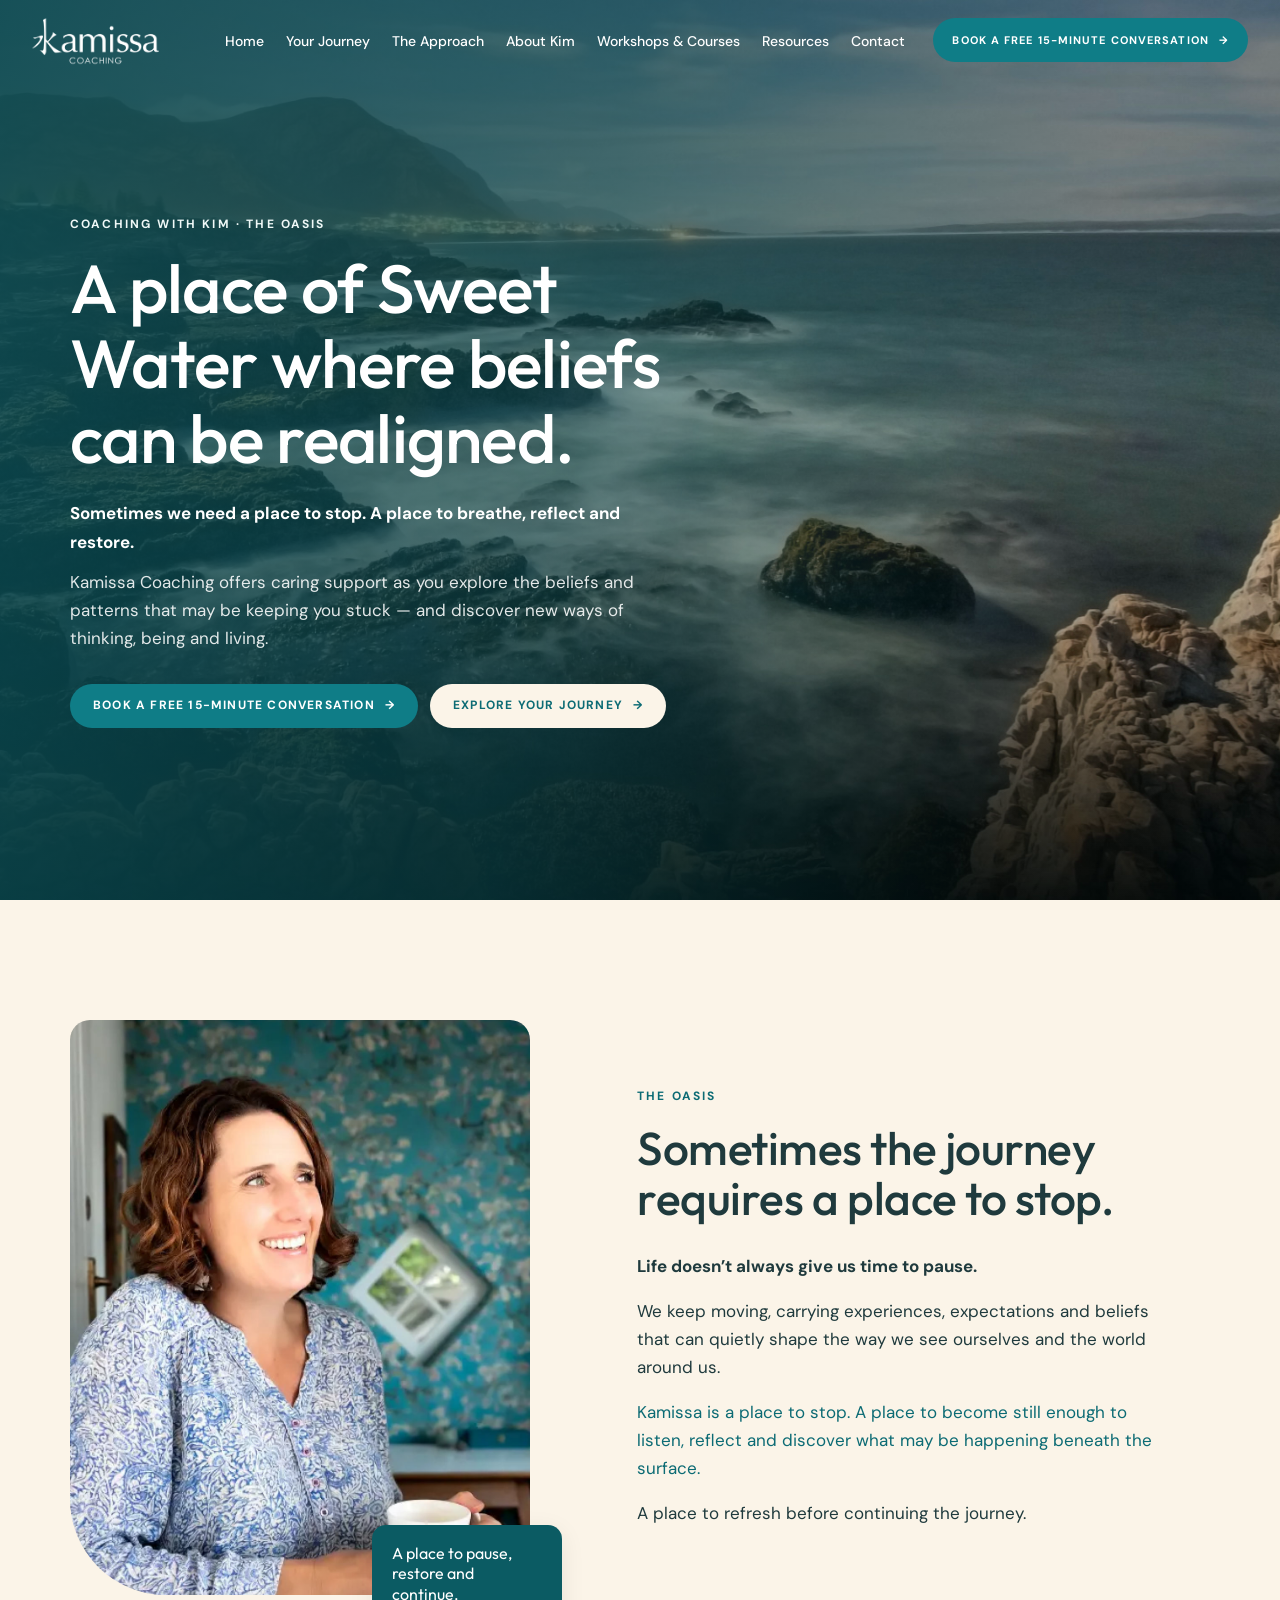
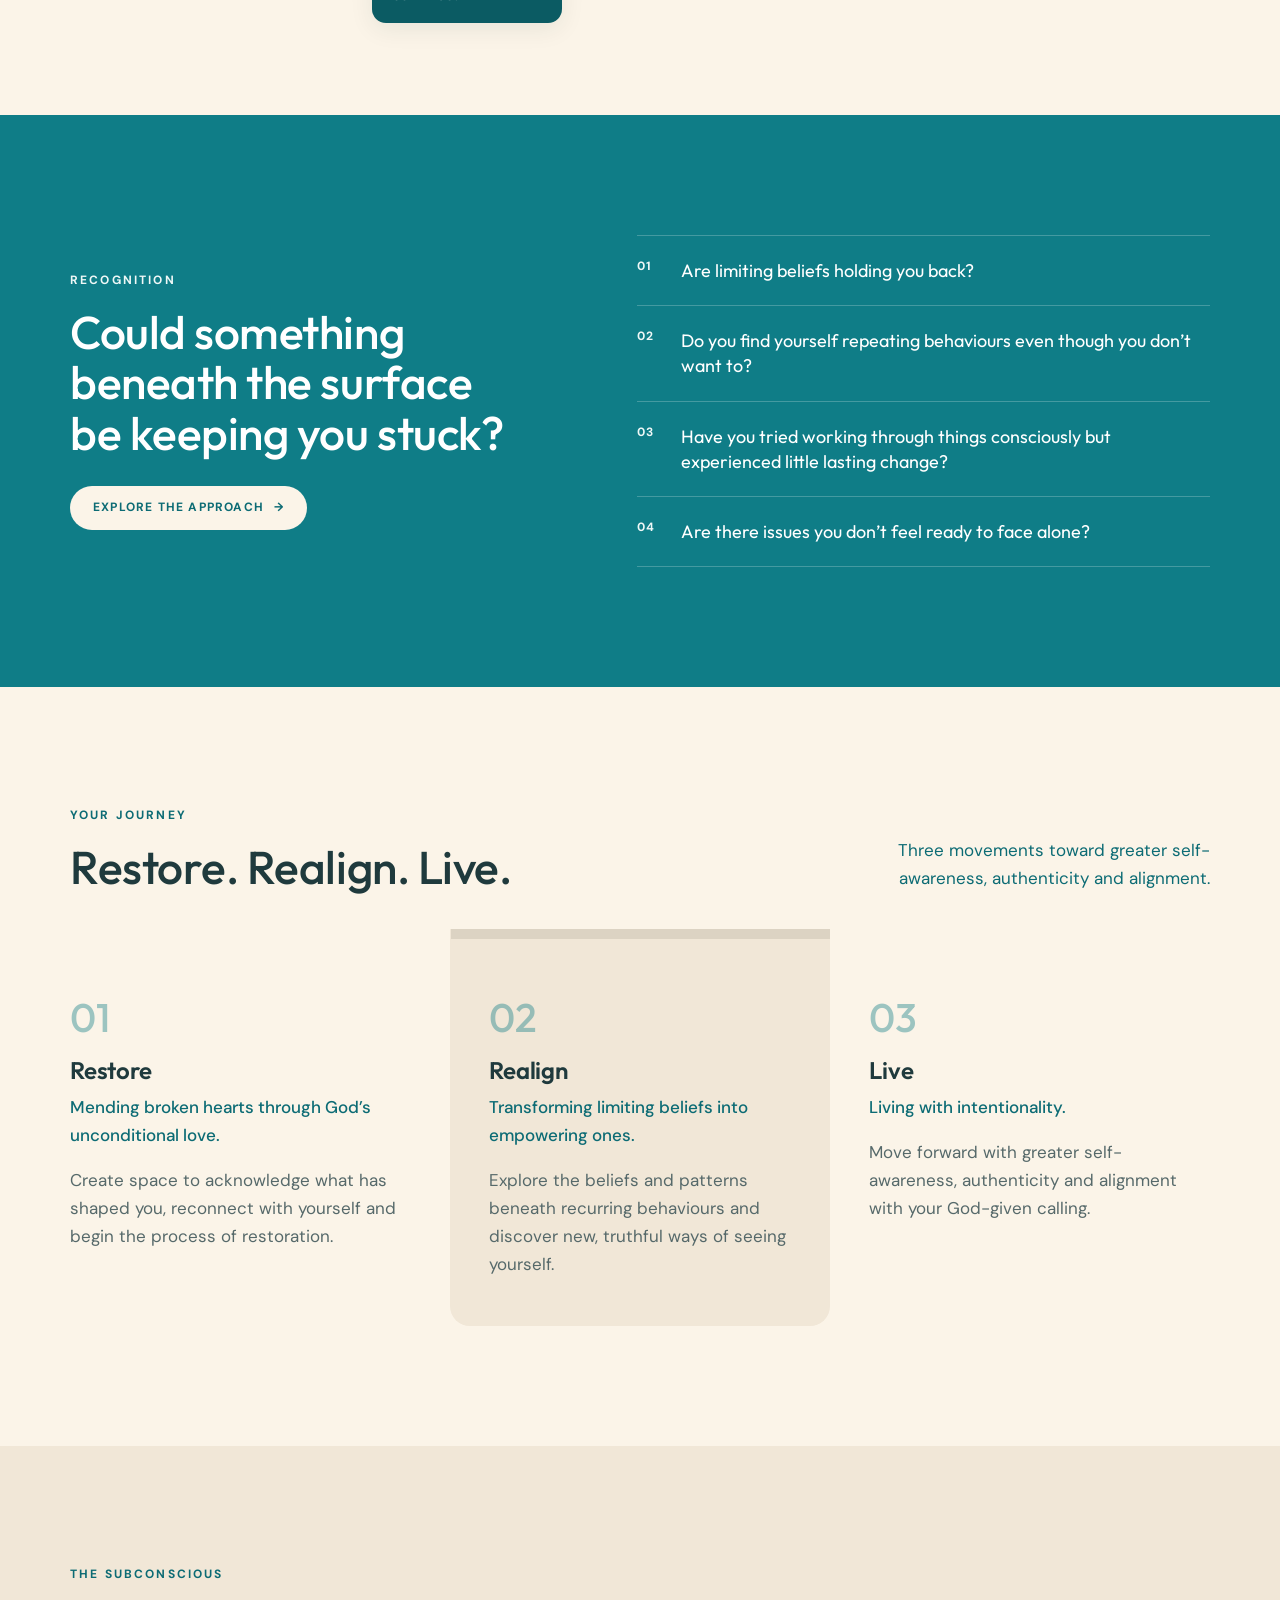
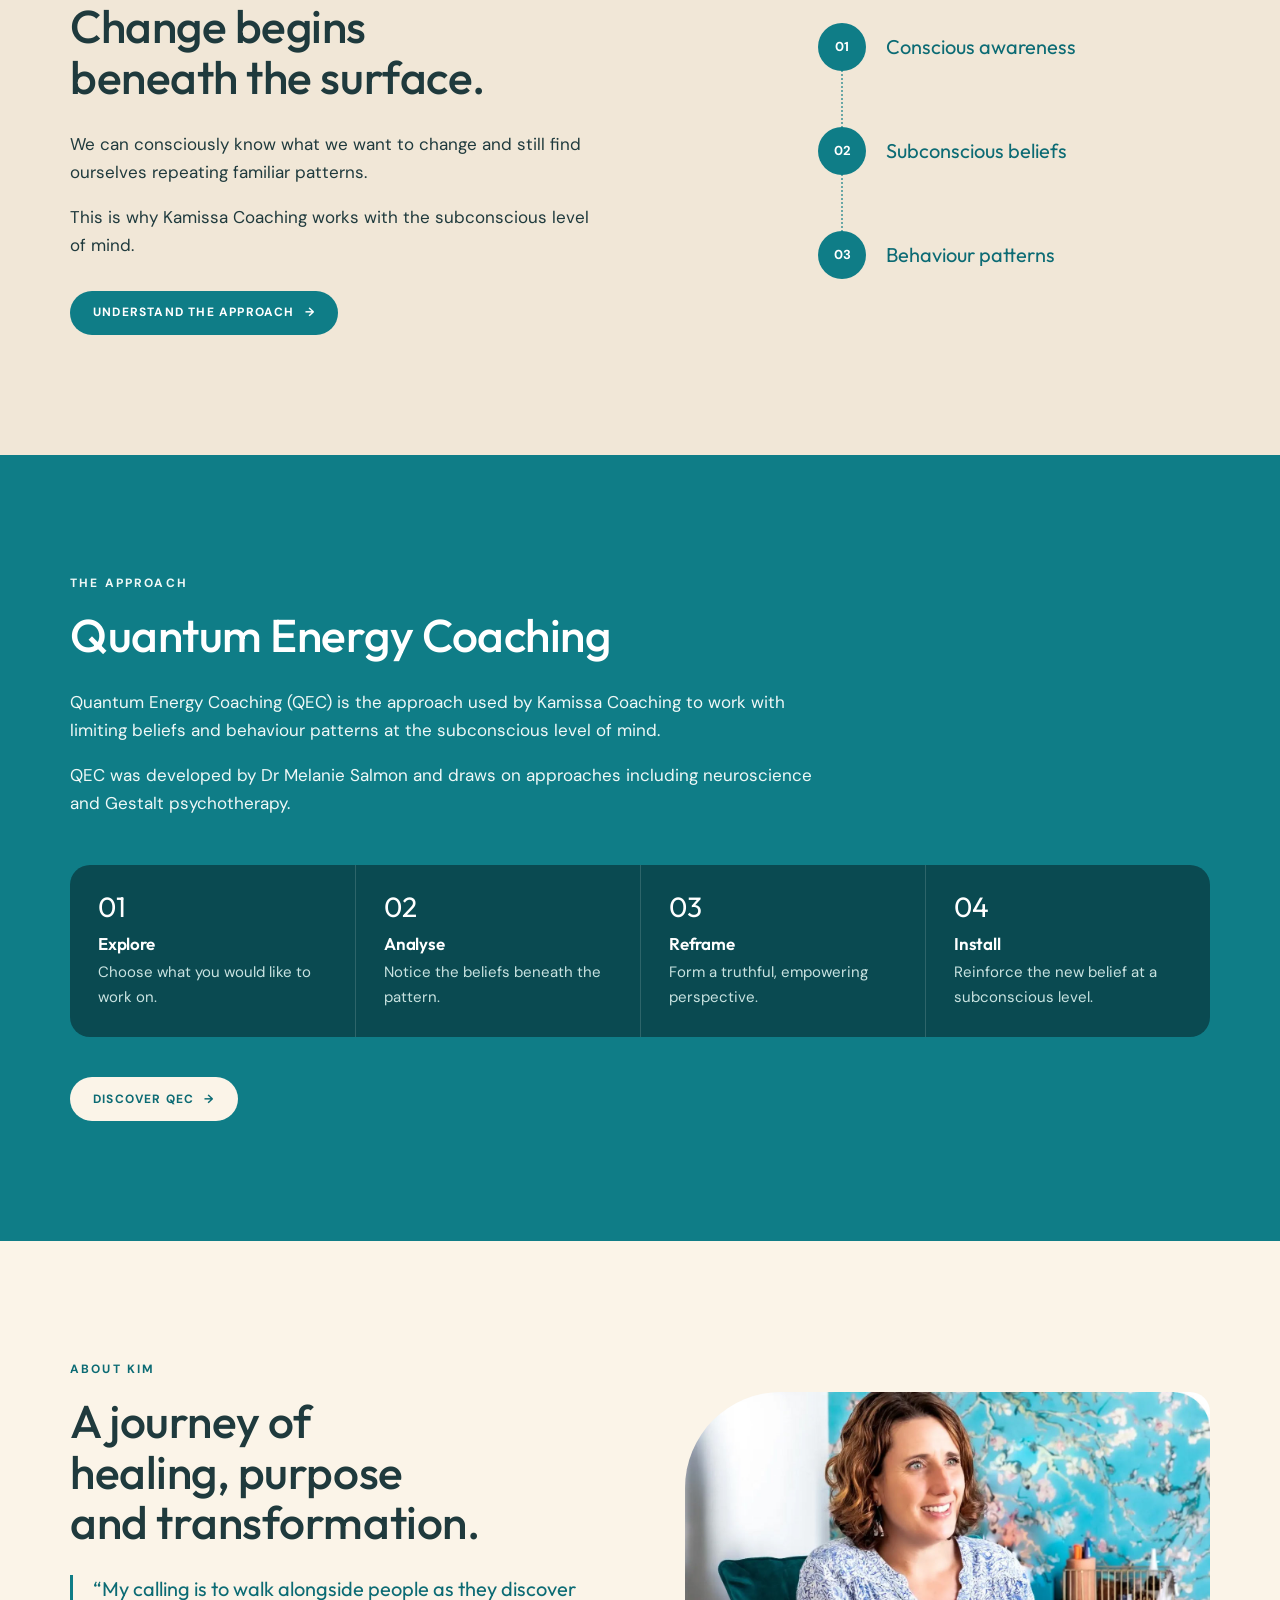
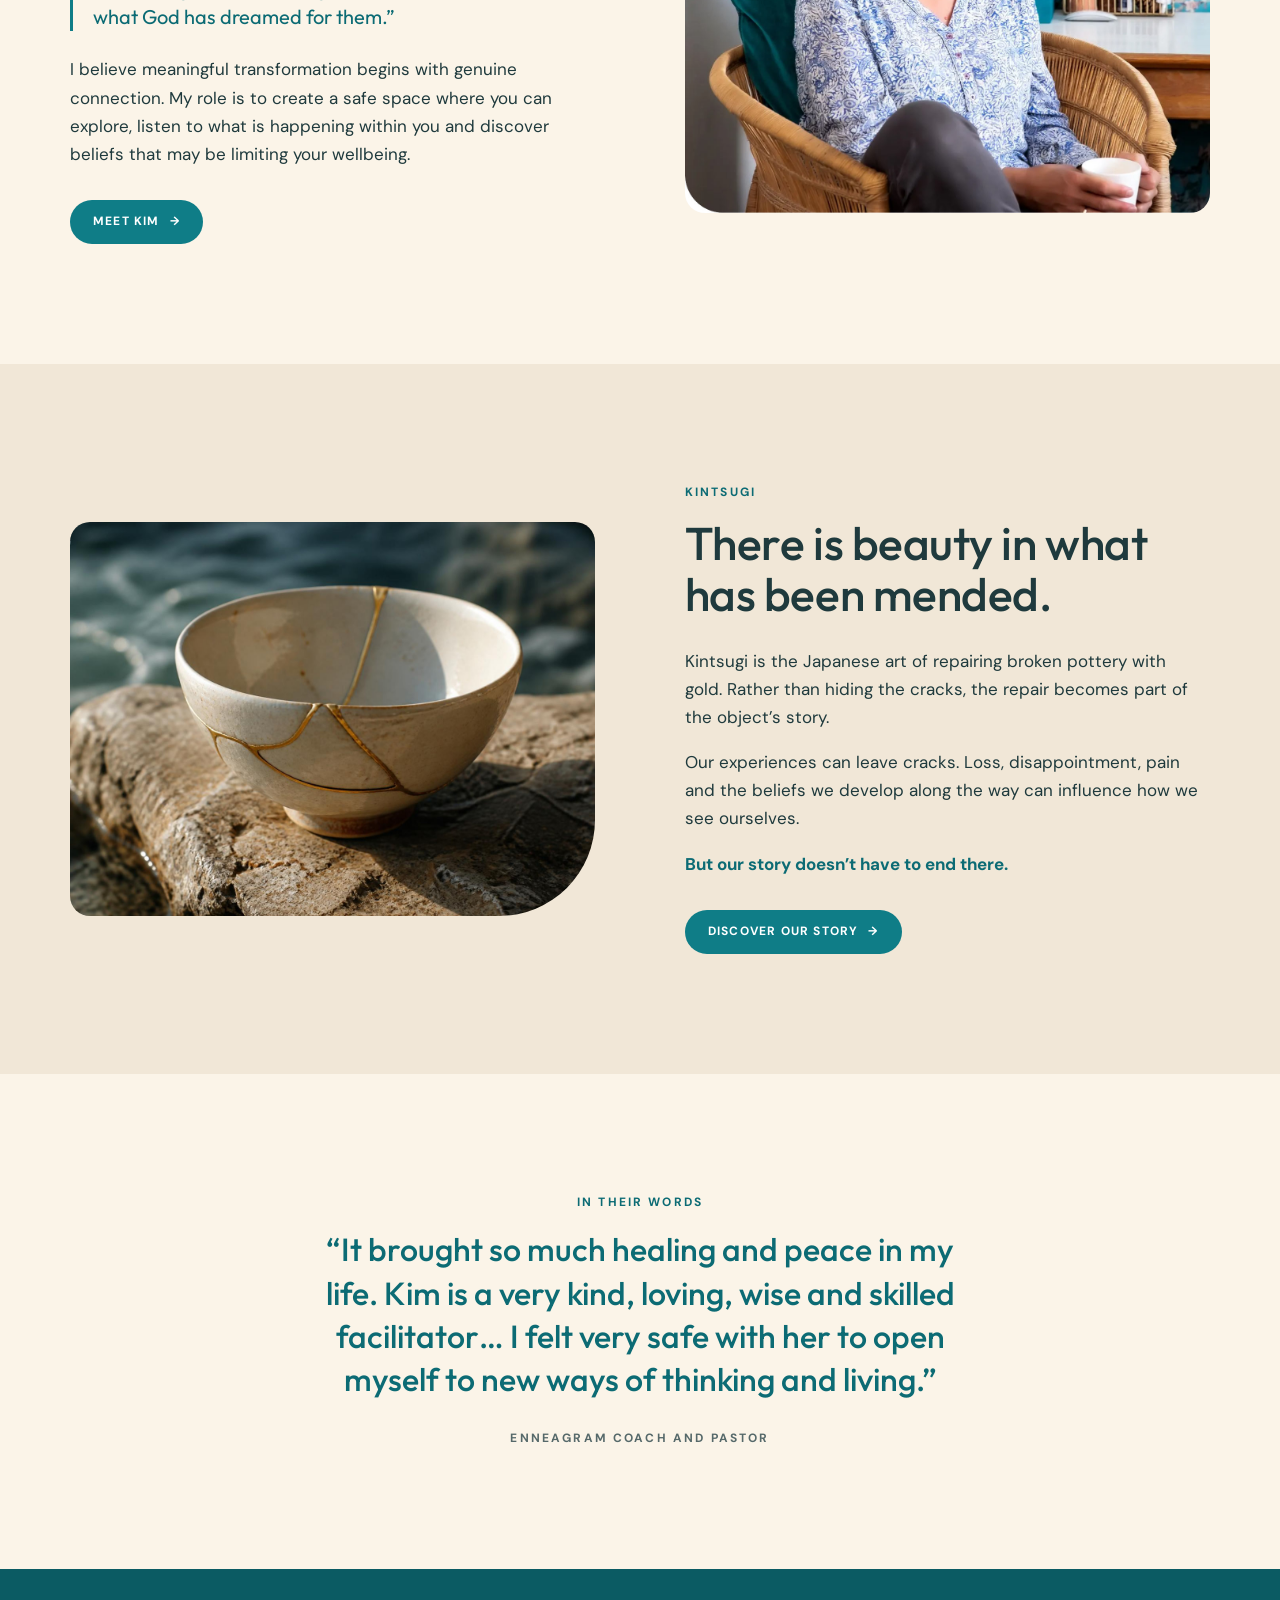
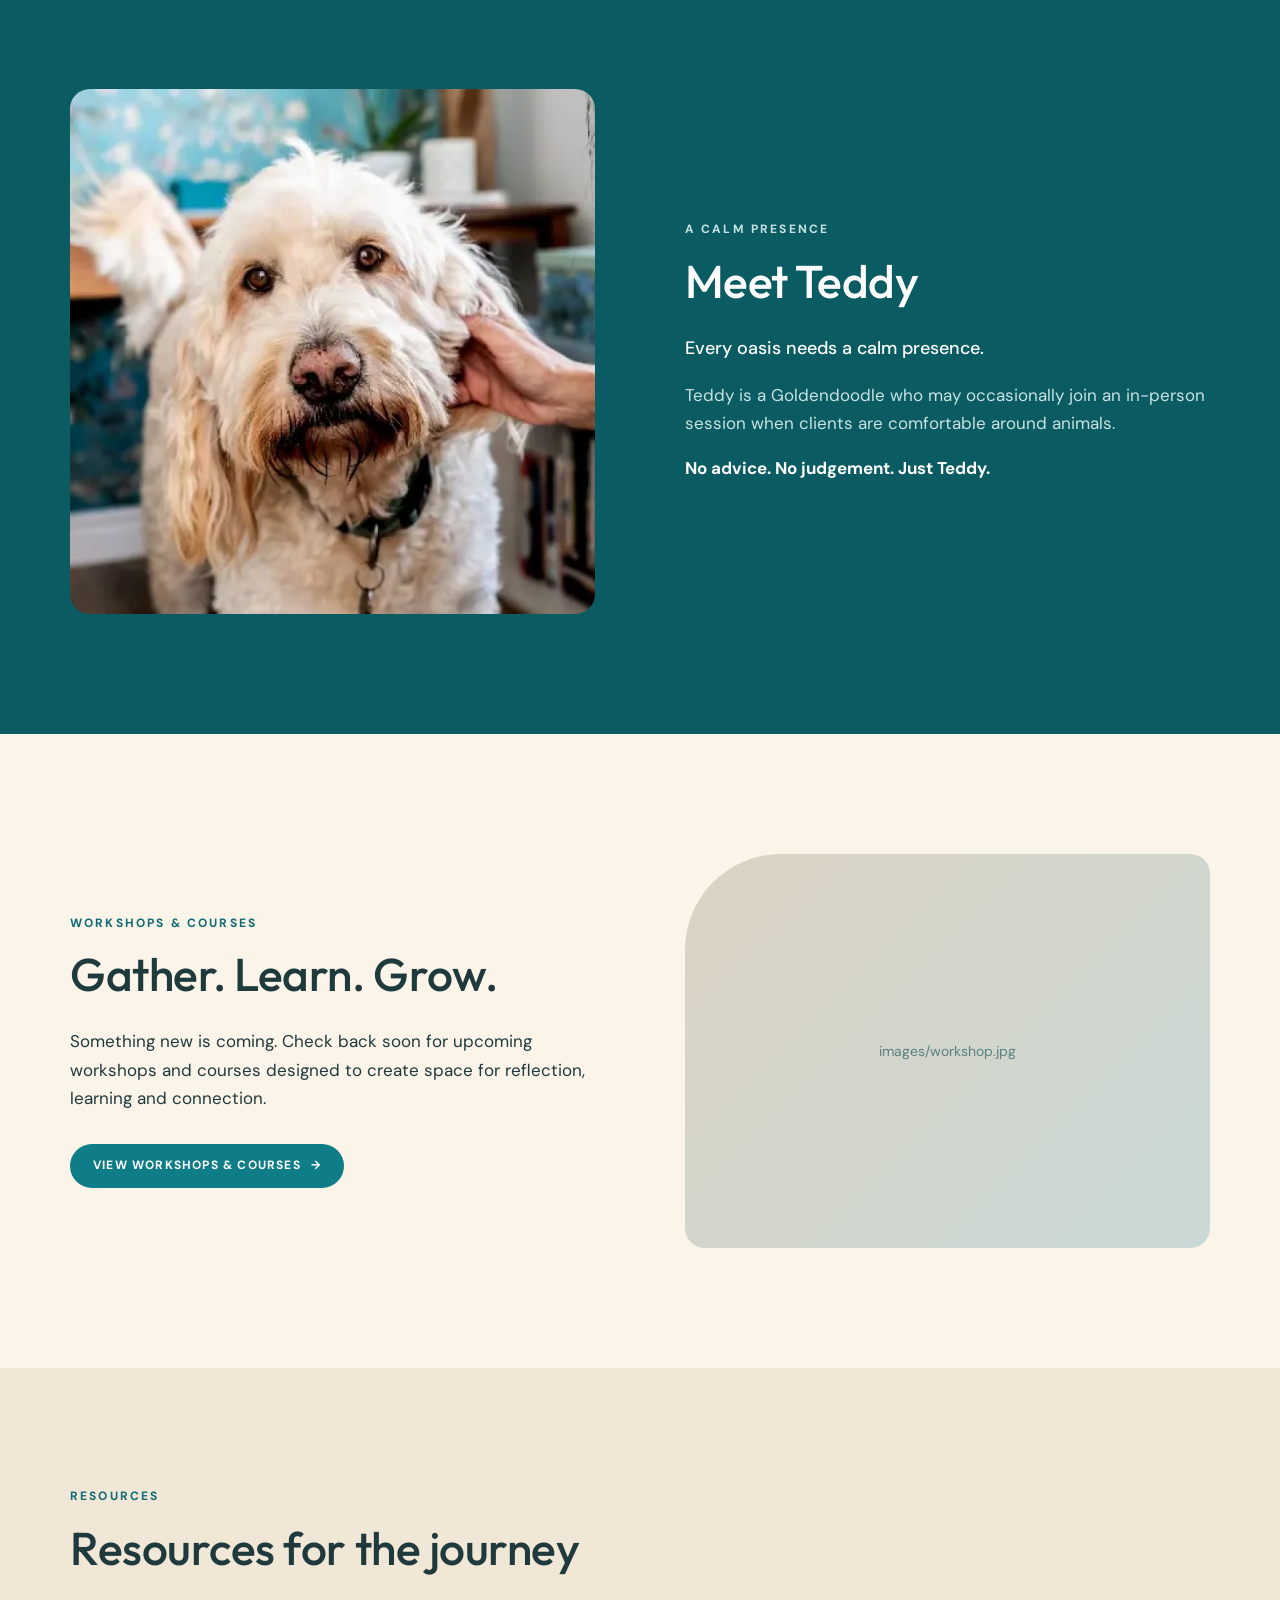
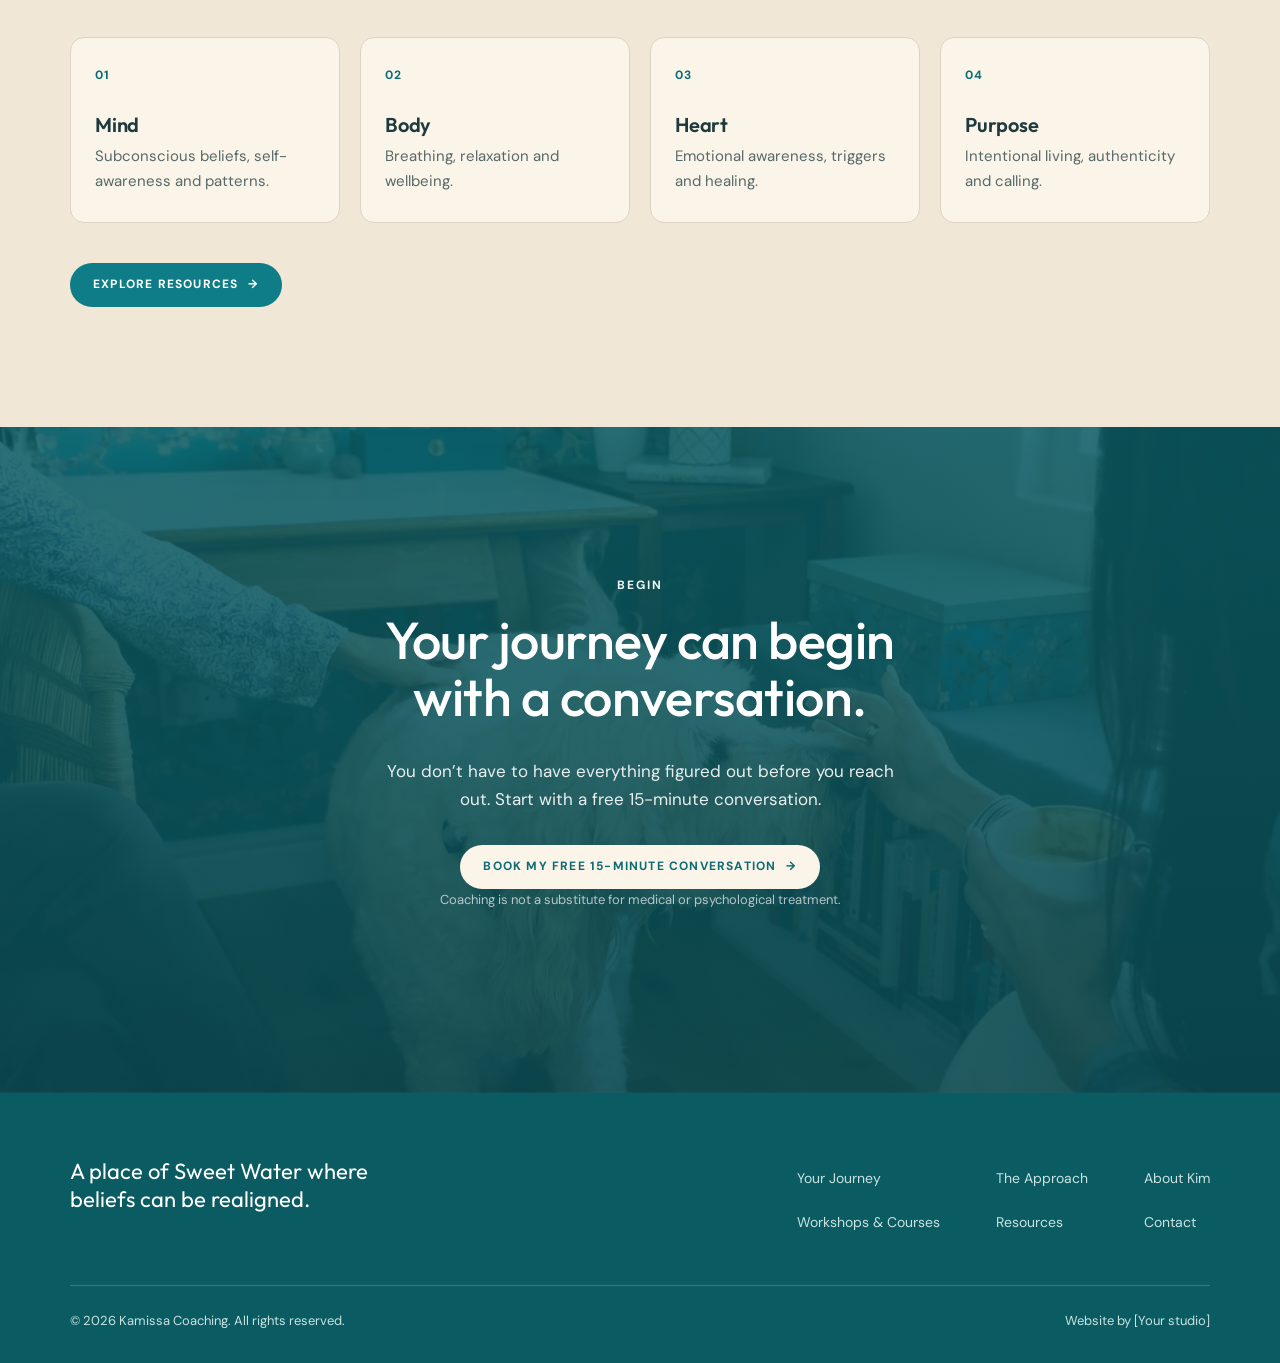
==== index.html @ 9b120ee9 "Build Kamissa Coaching static site Mobile-first static site in plain HTML, CSS and vanilla JS: - ind" ====
<!doctype html>
<html lang="en-ZA">
<head>
  <meta charset="utf-8">
  <meta name="viewport" content="width=device-width, initial-scale=1">
  <title>Kamissa Coaching – A place of Sweet Water where beliefs can be realigned</title>
  <meta name="description" content="Kamissa Coaching with Kim: a caring space to explore the beliefs and patterns that keep you stuck, using Quantum Energy Coaching to restore, realign and live with intention.">
  <meta name="theme-color" content="#0F7D87">

  <!-- Open Graph (swap og:url and og:image for absolute URLs once the site is live) -->
  <meta property="og:type" content="website">
  <meta property="og:site_name" content="Kamissa Coaching">
  <meta property="og:title" content="Kamissa Coaching – A place of Sweet Water where beliefs can be realigned">
  <meta property="og:description" content="A caring space to explore the beliefs and patterns that keep you stuck, and discover new ways of thinking, being and living.">
  <meta property="og:url" content="https://www.example.com/">
  <meta property="og:image" content="https://www.example.com/images/hero-coast.jpg">
  <meta property="og:locale" content="en_ZA">

  <link rel="icon" href="images/favicon.svg" type="image/svg+xml">

  <link rel="preconnect" href="https://fonts.googleapis.com">
  <link rel="preconnect" href="https://fonts.gstatic.com" crossorigin>
  <link rel="stylesheet" href="https://fonts.googleapis.com/css2?family=DM+Sans:opsz,wght@9..40,400;9..40,500;9..40,700&family=Outfit:wght@500;600&display=swap">

  <link rel="preload" as="image" href="images/hero-coast.jpg" fetchpriority="high">
  <link rel="stylesheet" href="css/styles.css">
  <script src="js/main.js" defer></script>
</head>
<body>
  <a class="skip-link" href="#main">Skip to content</a>

  <!-- ============ Header ============ -->
  <header class="site-header" data-header>
    <div class="site-header__inner">
      <a class="logo" href="#top" aria-label="Kamissa Coaching – home">
        <img class="logo__img" src="images/kamissa-logo.png" alt="Kamissa Coaching" width="600" height="227">
      </a>

      <button class="nav-toggle" type="button" aria-expanded="false" aria-controls="site-nav" data-nav-toggle>
        <span class="visually-hidden">Menu</span>
        <span class="nav-toggle__bars" aria-hidden="true"></span>
      </button>

      <nav class="site-nav" id="site-nav" aria-label="Main" data-nav>
        <ul class="site-nav__list">
          <li><a href="#top">Home</a></li>
          <li><a href="#journey">Your Journey</a></li>
          <li><a href="qec.html">The Approach</a></li>
          <li><a href="about-kim.html">About Kim</a></li>
          <li><a href="#workshops">Workshops &amp; Courses</a></li>
          <li><a href="#resources">Resources</a></li>
          <li><a href="#contact">Contact</a></li>
        </ul>
        <a class="btn btn--primary site-nav__cta" href="#book" data-book>Book a free 15-minute conversation <span class="btn__arrow" aria-hidden="true">→</span></a>
      </nav>
    </div>
  </header>

  <main id="main" tabindex="-1">

    <!-- ============ 1. Hero ============ -->
    <section class="hero" id="top" aria-labelledby="hero-title">
      <div class="hero__bg">
        <img src="images/hero-coast.jpg" alt="" width="3840" height="2016" fetchpriority="high" decoding="async">
      </div>
      <div class="container hero__content">
        <p class="eyebrow eyebrow--light">Coaching with Kim · The Oasis</p>
        <h1 class="hero__title" id="hero-title">A place of Sweet Water where beliefs can be realigned.</h1>
        <p class="hero__lead">Sometimes we need a place to stop. A place to breathe, reflect and restore.</p>
        <p class="hero__body">Kamissa Coaching offers caring support as you explore the beliefs and patterns that may be keeping you stuck — and discover new ways of thinking, being and living.</p>
        <div class="btn-row">
          <a class="btn btn--primary" href="#book" data-book>Book a free 15-minute conversation <span class="btn__arrow" aria-hidden="true">→</span></a>
          <a class="btn btn--secondary" href="#journey">Explore your journey <span class="btn__arrow" aria-hidden="true">→</span></a>
        </div>
      </div>
    </section>

    <!-- ============ 2. The Oasis ============ -->
    <section class="section section--cream" id="oasis" aria-labelledby="oasis-title">
      <div class="container split split--oasis">
        <div class="oasis__media reveal">
          <figure class="media media--portrait media--corner-bl">
            <img src="images/kim-portrait.jpg" alt="Kim, smiling warmly, in a light blouse in front of a colourful painting" width="800" height="1000" loading="lazy" decoding="async">
          </figure>
          <p class="oasis__caption">A place to pause, restore and continue.</p>
        </div>
        <div class="split__text reveal">
          <p class="eyebrow">The Oasis</p>
          <h2 id="oasis-title">Sometimes the journey requires a place to stop.</h2>
          <p class="text-strong">Life doesn’t always give us time to pause.</p>
          <p>We keep moving, carrying experiences, expectations and beliefs that can quietly shape the way we see ourselves and the world around us.</p>
          <p class="text-teal">Kamissa is a place to stop. A place to become still enough to listen, reflect and discover what may be happening beneath the surface.</p>
          <p>A place to refresh before continuing the journey.</p>
        </div>
      </div>
    </section>

    <!-- ============ 3. Recognition ============ -->
    <section class="section section--teal" id="recognition" aria-labelledby="recognition-title">
      <div class="container split split--recognition">
        <div class="reveal">
          <p class="eyebrow eyebrow--light">Recognition</p>
          <h2 id="recognition-title">Could something beneath the surface be keeping you stuck?</h2>
          <a class="btn btn--secondary" href="#approach">Explore the approach <span class="btn__arrow" aria-hidden="true">→</span></a>
        </div>
        <ol class="question-list reveal">
          <li>Are limiting beliefs holding you back?</li>
          <li>Do you find yourself repeating behaviours even though you don’t want to?</li>
          <li>Have you tried working through things consciously but experienced little lasting change?</li>
          <li>Are there issues you don’t feel ready to face alone?</li>
        </ol>
      </div>
    </section>

    <!-- ============ 4. Your Journey ============ -->
    <section class="section section--cream" id="journey" aria-labelledby="journey-title">
      <div class="container">
        <div class="section-head section-head--split reveal">
          <div>
            <p class="eyebrow">Your Journey</p>
            <h2 id="journey-title">Restore. Realign. Live.</h2>
          </div>
          <p class="section-head__aside">Three movements toward greater self-awareness, authenticity and alignment.</p>
        </div>
        <ol class="journey" role="list">
          <li class="journey__step reveal">
            <span class="journey__num" aria-hidden="true">01</span>
            <h3>Restore</h3>
            <p class="journey__tag">Mending broken hearts through God’s unconditional love.</p>
            <p>Create space to acknowledge what has shaped you, reconnect with yourself and begin the process of restoration.</p>
          </li>
          <li class="journey__step journey__step--raised reveal">
            <span class="journey__num" aria-hidden="true">02</span>
            <h3>Realign</h3>
            <p class="journey__tag">Transforming limiting beliefs into empowering ones.</p>
            <p>Explore the beliefs and patterns beneath recurring behaviours and discover new, truthful ways of seeing yourself.</p>
          </li>
          <li class="journey__step reveal">
            <span class="journey__num" aria-hidden="true">03</span>
            <h3>Live</h3>
            <p class="journey__tag">Living with intentionality.</p>
            <p>Move forward with greater self-awareness, authenticity and alignment with your God-given calling.</p>
          </li>
        </ol>
      </div>
    </section>

    <!-- ============ 5. The Subconscious ============ -->
    <section class="section section--sand" id="subconscious" aria-labelledby="subconscious-title">
      <div class="container split split--even">
        <div class="split__text reveal">
          <p class="eyebrow">The Subconscious</p>
          <h2 id="subconscious-title">Change begins beneath the surface.</h2>
          <p>We can consciously know what we want to change and still find ourselves repeating familiar patterns.</p>
          <p>This is why Kamissa Coaching works with the subconscious level of mind.</p>
          <a class="btn btn--primary" href="qec.html">Understand the approach <span class="btn__arrow" aria-hidden="true">→</span></a>
        </div>
        <ol class="layers reveal" aria-label="Layers of the mind">
          <li><span class="layers__num" aria-hidden="true">01</span> Conscious awareness</li>
          <li><span class="layers__num" aria-hidden="true">02</span> Subconscious beliefs</li>
          <li><span class="layers__num" aria-hidden="true">03</span> Behaviour patterns</li>
        </ol>
      </div>
    </section>

    <!-- ============ 6. The Approach ============ -->
    <section class="section section--teal" id="approach" aria-labelledby="approach-title">
      <div class="container">
        <div class="approach__intro reveal">
          <p class="eyebrow eyebrow--light">The Approach</p>
          <h2 id="approach-title">Quantum Energy Coaching</h2>
          <p>Quantum Energy Coaching (QEC) is the approach used by Kamissa Coaching to work with limiting beliefs and behaviour patterns at the subconscious level of mind.</p>
          <p>QEC was developed by Dr Melanie Salmon and draws on approaches including neuroscience and Gestalt psychotherapy.</p>
        </div>
        <ol class="steps reveal" aria-label="The four QEC steps">
          <li>
            <span class="steps__num" aria-hidden="true">01</span>
            <h3>Explore</h3>
            <p>Choose what you would like to work on.</p>
          </li>
          <li>
            <span class="steps__num" aria-hidden="true">02</span>
            <h3>Analyse</h3>
            <p>Notice the beliefs beneath the pattern.</p>
          </li>
          <li>
            <span class="steps__num" aria-hidden="true">03</span>
            <h3>Reframe</h3>
            <p>Form a truthful, empowering perspective.</p>
          </li>
          <li>
            <span class="steps__num" aria-hidden="true">04</span>
            <h3>Install</h3>
            <p>Reinforce the new belief at a subconscious level.</p>
          </li>
        </ol>
        <a class="btn btn--secondary" href="qec.html">Discover QEC <span class="btn__arrow" aria-hidden="true">→</span></a>
      </div>
    </section>

    <!-- ============ 7. About Kim ============ -->
    <section class="section section--cream" id="about" aria-labelledby="about-title">
      <div class="container split split--media-right">
        <figure class="media media--landscape media--corner-tl reveal">
          <img src="images/kim-seated.jpg" alt="Kim sitting in a rattan chair, smiling, holding a cup" width="1000" height="800" loading="lazy" decoding="async">
        </figure>
        <div class="split__text reveal">
          <p class="eyebrow">About Kim</p>
          <h2 id="about-title">A journey of healing, purpose and transformation.</h2>
          <blockquote class="pullquote">
            <p>“My calling is to walk alongside people as they discover what God has dreamed for them.”</p>
          </blockquote>
          <p>I believe meaningful transformation begins with genuine connection. My role is to create a safe space where you can explore, listen to what is happening within you and discover beliefs that may be limiting your wellbeing.</p>
          <a class="btn btn--primary" href="about-kim.html">Meet Kim <span class="btn__arrow" aria-hidden="true">→</span></a>
        </div>
      </div>
    </section>

    <!-- ============ 8. Kintsugi ============ -->
    <section class="section section--sand" id="kintsugi" aria-labelledby="kintsugi-title">
      <div class="container split">
        <figure class="media media--wide media--corner-br reveal">
          <img src="images/kintsugi-bowl.jpg" alt="A ceramic bowl with its cracks repaired in gold, resting on driftwood" width="1200" height="900" loading="lazy" decoding="async">
        </figure>
        <div class="split__text reveal">
          <p class="eyebrow">Kintsugi</p>
          <h2 id="kintsugi-title">There is beauty in what has been mended.</h2>
          <p>Kintsugi is the Japanese art of repairing broken pottery with gold. Rather than hiding the cracks, the repair becomes part of the object’s story.</p>
          <p>Our experiences can leave cracks. Loss, disappointment, pain and the beliefs we develop along the way can influence how we see ourselves.</p>
          <p class="text-teal text-strong">But our story doesn’t have to end there.</p>
          <a class="btn btn--primary" href="about-kim.html#my-journey">Discover our story <span class="btn__arrow" aria-hidden="true">→</span></a>
        </div>
      </div>
    </section>

    <!-- ============ 9. Testimonials ============ -->
    <section class="section section--cream" id="testimonials" aria-labelledby="testimonials-title">
      <div class="container container--narrow testimonials reveal" data-testimonials>
        <h2 class="eyebrow" id="testimonials-title">In their words</h2>
        <!-- Add more testimonials by duplicating the <figure>. Prev/next controls appear automatically when there is more than one. -->
        <figure class="testimonial">
          <blockquote>
            <p>“It brought so much healing and peace in my life. Kim is a very kind, loving, wise and skilled facilitator… I felt very safe with her to open myself to new ways of thinking and living.”</p>
          </blockquote>
          <figcaption>Enneagram coach and pastor</figcaption>
        </figure>
      </div>
    </section>

    <!-- ============ 10. Meet Teddy ============ -->
    <section class="section section--teal-dark" id="teddy" aria-labelledby="teddy-title">
      <div class="container split">
        <figure class="media media--square reveal">
          <img src="images/teddy.jpg" alt="Teddy, a cream-coloured Goldendoodle, looking up at the camera" width="1000" height="1000" loading="lazy" decoding="async">
        </figure>
        <div class="split__text reveal">
          <p class="eyebrow eyebrow--light">A calm presence</p>
          <h2 id="teddy-title">Meet Teddy</h2>
          <p class="text-lead">Every oasis needs a calm presence.</p>
          <p>Teddy is a Goldendoodle who may occasionally join an in-person session when clients are comfortable around animals.</p>
          <p class="text-strong">No advice. No judgement. Just Teddy.</p>
        </div>
      </div>
    </section>

    <!-- ============ 11. Workshops & Courses ============ -->
    <section class="section section--cream" id="workshops" aria-labelledby="workshops-title">
      <div class="container split split--media-right">
        <figure class="media media--wide media--corner-tl media--mono reveal">
          <img src="images/workshop.jpg" alt="Kim speaking at a lectern during a workshop, with a guitarist beside her" width="1200" height="900" loading="lazy" decoding="async">
        </figure>
        <div class="split__text reveal">
          <p class="eyebrow">Workshops &amp; Courses</p>
          <h2 id="workshops-title">Gather. Learn. Grow.</h2>
          <p>Something new is coming. Check back soon for upcoming workshops and courses designed to create space for reflection, learning and connection.</p>
          <a class="btn btn--primary" href="#workshops">View workshops &amp; courses <span class="btn__arrow" aria-hidden="true">→</span></a>
        </div>
      </div>
    </section>

    <!-- ============ 12. Resources ============ -->
    <section class="section section--sand" id="resources" aria-labelledby="resources-title">
      <div class="container">
        <div class="section-head reveal">
          <p class="eyebrow">Resources</p>
          <h2 id="resources-title">Resources for the journey</h2>
        </div>
        <ul class="cards" role="list">
          <li class="card reveal">
            <span class="card__num" aria-hidden="true">01</span>
            <h3>Mind</h3>
            <p>Subconscious beliefs, self-awareness and patterns.</p>
          </li>
          <li class="card reveal">
            <span class="card__num" aria-hidden="true">02</span>
            <h3>Body</h3>
            <p>Breathing, relaxation and wellbeing.</p>
          </li>
          <li class="card reveal">
            <span class="card__num" aria-hidden="true">03</span>
            <h3>Heart</h3>
            <p>Emotional awareness, triggers and healing.</p>
          </li>
          <li class="card reveal">
            <span class="card__num" aria-hidden="true">04</span>
            <h3>Purpose</h3>
            <p>Intentional living, authenticity and calling.</p>
          </li>
        </ul>
        <a class="btn btn--primary" href="#resources">Explore resources <span class="btn__arrow" aria-hidden="true">→</span></a>
      </div>
    </section>

    <!-- ============ 13. Final CTA ============ -->
    <section class="cta" id="contact" aria-labelledby="cta-title">
      <div class="cta__bg">
        <img src="images/cta-bg.jpg" alt="" width="1920" height="1080" loading="lazy" decoding="async">
      </div>
      <div class="container container--narrow cta__content reveal" id="book">
        <p class="eyebrow eyebrow--light">Begin</p>
        <h2 id="cta-title">Your journey can begin with a conversation.</h2>
        <p>You don’t have to have everything figured out before you reach out. Start with a free 15-minute conversation.</p>
        <a class="btn btn--secondary" href="#book" data-book>Book my free 15-minute conversation <span class="btn__arrow" aria-hidden="true">→</span></a>
        <p class="cta__note">Coaching is not a substitute for medical or psychological treatment.</p>
      </div>
    </section>
  </main>

  <!-- ============ Footer ============ -->
  <footer class="site-footer">
    <div class="container">
      <div class="site-footer__top">
        <p class="site-footer__tagline">A place of Sweet Water where beliefs can be realigned.</p>
        <nav class="site-footer__nav" aria-label="Footer">
          <ul>
            <li><a href="#journey">Your Journey</a></li>
            <li><a href="#workshops">Workshops &amp; Courses</a></li>
          </ul>
          <ul>
            <li><a href="qec.html">The Approach</a></li>
            <li><a href="#resources">Resources</a></li>
          </ul>
          <ul>
            <li><a href="about-kim.html">About Kim</a></li>
            <li><a href="#contact">Contact</a></li>
          </ul>
        </nav>
      </div>
      <div class="site-footer__bottom">
        <p>© 2026 Kamissa Coaching. All rights reserved.</p>
        <p>Website by [Your studio]</p>
      </div>
    </div>
  </footer>
</body>
</html>
---- css/styles.css ----
/* ==========================================================================
   Kamissa Coaching – styles
   Mobile-first. Breakpoints: 640px (sm), 900px (md), 1200px (lg).
   ========================================================================== */

/* ---------- 1. Design tokens ---------- */
:root {
  /* Brand */
  --teal: #0F7D87;
  --teal-dark: #0B5B63;
  --teal-deep: #0A4A51;
  --teal-ink: #0C6B74;        /* teal for text on light backgrounds (AA on cream + sand) */
  --cream: #FBF4E8;
  --sand: #F1E7D7;
  --sand-line: #DCD3C3;
  --ink: #1F3A3D;
  --muted: #56696A;           /* darkened from #6B7F80 to pass AA on cream + sand */
  --white: #FFFFFF;
  --on-teal: #EFF8F7;         /* softer white that still passes AA on --teal */
  --on-dark: #C9E3E1;         /* pale text on --teal-dark / --teal-deep */

  /* Type */
  --font-head: "Outfit", system-ui, sans-serif;
  --font-body: "DM Sans", system-ui, sans-serif;
  --fs-body: 1rem;
  --fs-small: 0.875rem;
  --fs-h1: clamp(2.375rem, 1.5rem + 4vw, 4.25rem);
  --fs-h2: clamp(1.875rem, 1.4rem + 2vw, 2.875rem);
  --fs-h3: 1.25rem;

  /* Layout */
  --max-w: 1140px;
  --gutter: 20px;
  --section-y: 72px;
  --header-h: 72px;
  --radius: 20px;
  --radius-xl: 96px;

  --shadow: 0 6px 24px rgb(15 52 56 / 0.08);
  --ease: cubic-bezier(0.22, 0.61, 0.36, 1);
}

@media (min-width: 640px) {
  :root { --gutter: 32px; --fs-body: 1.0625rem; }
}
@media (min-width: 900px) {
  :root { --section-y: 104px; --header-h: 84px; }
}
@media (min-width: 1200px) {
  :root { --section-y: 120px; }
}

/* ---------- 2. Base ---------- */
*,
*::before,
*::after { box-sizing: border-box; }

html {
  -webkit-text-size-adjust: 100%;
  scroll-padding-top: var(--header-h);
}
@media (prefers-reduced-motion: no-preference) {
  html { scroll-behavior: smooth; }
}

body {
  margin: 0;
  background: var(--cream);
  color: var(--ink);
  font-family: var(--font-body);
  font-size: var(--fs-body);
  line-height: 1.65;
  -webkit-font-smoothing: antialiased;
  overflow-x: hidden;
}
body.is-locked { overflow: hidden; }

h1, h2, h3, p, ol, ul, figure, blockquote { margin: 0; }
ol, ul { padding: 0; list-style: none; }

h1, h2, h3 {
  font-family: var(--font-head);
  font-weight: 500;
  line-height: 1.1;
  letter-spacing: -0.01em;
}
h2 { font-size: var(--fs-h2); margin-bottom: 0.6em; text-wrap: balance; }
h3 { font-size: var(--fs-h3); font-weight: 600; }

p + p { margin-top: 1em; }

img { display: block; max-width: 100%; height: auto; }

a { color: inherit; }

:focus-visible {
  outline: 3px solid var(--teal);
  outline-offset: 3px;
  border-radius: 4px;
}
.section--teal :focus-visible,
.section--teal-dark :focus-visible,
.hero :focus-visible,
.cta :focus-visible,
.site-footer :focus-visible { outline-color: var(--cream); }

main:focus { outline: none; }

.visually-hidden {
  position: absolute;
  width: 1px; height: 1px;
  overflow: hidden;
  clip: rect(0 0 0 0);
  white-space: nowrap;
}

.skip-link {
  position: absolute;
  top: 8px; left: 8px;
  z-index: 100;
  padding: 12px 18px;
  background: var(--teal-deep);
  color: var(--white);
  border-radius: 999px;
  transform: translateY(-160%);
  transition: transform 0.2s var(--ease);
}
.skip-link:focus { transform: none; }

/* ---------- 3. Layout helpers ---------- */
.container {
  width: min(100% - 2 * var(--gutter), var(--max-w));
  margin-inline: auto;
}
.container--narrow { max-width: 780px; }

.section { padding-block: var(--section-y); }
.section--cream { background: var(--cream); }
.section--sand { background: var(--sand); }
.section--teal { background: var(--teal); color: var(--white); }
.section--teal-dark { background: var(--teal-dark); color: var(--white); }
.section--teal p,
.section--teal li { color: var(--on-teal); }
.section--teal-dark p { color: var(--on-dark); }

/* Two-column split; stacks on mobile with the media first */
.split {
  display: grid;
  gap: 44px;
  align-items: center;
}
.split__text { max-width: 520px; }
.split__text > .btn { margin-top: 32px; }

@media (min-width: 900px) {
  .split { grid-template-columns: 1fr 1fr; gap: clamp(56px, 7vw, 104px); }
  .split--media-right > :first-child { order: 2; }
  .split--even { align-items: start; }
}

.section-head { margin-bottom: 48px; }
.section-head h2 { margin-bottom: 0; }
.section-head__aside { margin-top: 16px; color: var(--teal-ink); max-width: 320px; }
@media (min-width: 900px) {
  .section-head { margin-bottom: 64px; }
  .section-head--split {
    display: flex;
    justify-content: space-between;
    align-items: flex-end;
    gap: 40px;
  }
  .section-head__aside { margin-top: 0; text-align: right; }
}

/* ---------- 4. Typography helpers ---------- */
.eyebrow {
  display: block;
  margin-bottom: 18px;
  font-family: var(--font-body);
  font-size: 0.75rem;
  font-weight: 700;
  line-height: 1.4;
  letter-spacing: 0.18em;
  text-transform: uppercase;
  color: var(--teal-ink);
}
.section--teal .eyebrow--light,
.eyebrow--light { color: var(--on-teal); }
.section--teal-dark .eyebrow--light { color: var(--on-dark); }

.text-strong { font-weight: 700; }
.text-teal { color: var(--teal-ink); }
.text-lead { font-size: 1.125rem; font-weight: 500; }
.section--teal-dark .text-lead,
.section--teal-dark .text-strong { color: var(--white); }

/* ---------- 5. Buttons ---------- */
.btn {
  display: inline-flex;
  align-items: center;
  justify-content: center;
  gap: 10px;
  min-height: 44px;
  padding: 12px 22px;
  border: 1px solid transparent;
  border-radius: 999px;
  font-family: var(--font-body);
  font-size: 0.75rem;
  font-weight: 700;
  line-height: 1.3;
  letter-spacing: 0.1em;
  text-transform: uppercase;
  text-decoration: none;
  text-align: center;
  transition: background-color 0.2s var(--ease), color 0.2s var(--ease), box-shadow 0.2s var(--ease);
}
.btn__arrow { transition: transform 0.2s var(--ease); }
.btn:hover .btn__arrow { transform: translateX(3px); }

.btn--primary { background: var(--teal); color: var(--white); }
.btn--primary:hover { background: var(--teal-dark); }

.btn--secondary { background: var(--cream); color: var(--teal-ink); }
.btn--secondary:hover { background: var(--white); box-shadow: var(--shadow); }

.btn-row { display: flex; flex-wrap: wrap; gap: 12px; }

/* ---------- 6. Media / image placeholders ---------- */
.media {
  position: relative;
  overflow: hidden;
  border-radius: var(--radius);
  background: linear-gradient(135deg, var(--sand-line), #c9d9d6);
}
.media img { width: 100%; height: 100%; object-fit: cover; }
.media--portrait { aspect-ratio: 4 / 5; }
.media--landscape { aspect-ratio: 5 / 4; }
.media--wide { aspect-ratio: 4 / 3; }
.media--square { aspect-ratio: 1; }
.media--corner-tl { border-top-left-radius: var(--radius-xl); }
.media--corner-br { border-bottom-right-radius: var(--radius-xl); }
.media--corner-bl { border-bottom-left-radius: var(--radius-xl); }
.media--mono img { filter: grayscale(1); }

/* JS adds .is-missing when an image file isn't there yet */
.is-missing > img { visibility: hidden; }
.media.is-missing::after {
  content: attr(data-missing);
  position: absolute;
  inset: 0;
  display: grid;
  place-items: center;
  padding: 16px;
  font-size: var(--fs-small);
  color: var(--teal-deep);
  opacity: 0.6;
}

/* ---------- 7. Header & navigation ---------- */
.site-header {
  position: fixed;
  inset: 0 0 auto;
  z-index: 50;
  color: var(--white);
  transition: background-color 0.3s var(--ease), box-shadow 0.3s var(--ease), color 0.3s var(--ease);
}
.site-header.is-solid,
.site-header--solid,
.site-header.is-open {
  background: var(--cream);
  color: var(--teal-ink);
  box-shadow: 0 2px 18px rgb(15 52 56 / 0.1);
}

.site-header__inner {
  display: flex;
  align-items: center;
  justify-content: space-between;
  gap: 24px;
  height: var(--header-h);
  width: min(100% - 2 * var(--gutter), 1280px);
  margin-inline: auto;
}

.logo {
  display: inline-flex;
  align-items: center;
  min-height: 44px;
  flex-shrink: 0;
}
.logo__img {
  width: auto;
  height: 40px;
  transition: filter 0.3s var(--ease);
}
/* White logo while the header is transparent over the home hero */
.site-header:not(.is-solid, .is-open, .site-header--solid) .logo__img {
  filter: brightness(0) invert(1);
}
@media (min-width: 900px) {
  .logo__img { height: 48px; }
}

/* Toggle (mobile) */
.nav-toggle {
  display: grid;
  place-items: center;
  width: 48px;
  height: 48px;
  margin-right: -8px;
  padding: 0;
  border: 0;
  background: none;
  color: inherit;
  cursor: pointer;
}
.nav-toggle__bars,
.nav-toggle__bars::before,
.nav-toggle__bars::after {
  display: block;
  width: 24px;
  height: 2px;
  border-radius: 2px;
  background: currentColor;
  transition: transform 0.25s var(--ease), background-color 0.25s;
}
.nav-toggle__bars { position: relative; }
.nav-toggle__bars::before,
.nav-toggle__bars::after { content: ""; position: absolute; left: 0; }
.nav-toggle__bars::before { top: -7px; }
.nav-toggle__bars::after { top: 7px; }
.nav-toggle[aria-expanded="true"] .nav-toggle__bars { background: transparent; }
.nav-toggle[aria-expanded="true"] .nav-toggle__bars::before { transform: translateY(7px) rotate(45deg); }
.nav-toggle[aria-expanded="true"] .nav-toggle__bars::after { transform: translateY(-7px) rotate(-45deg); }

/* Mobile menu panel */
.site-nav {
  position: fixed;
  inset: var(--header-h) 0 0;
  display: flex;
  flex-direction: column;
  gap: 28px;
  padding: 24px var(--gutter) 40px;
  overflow-y: auto;
  background: var(--cream);
  color: var(--ink);
  visibility: hidden;
  opacity: 0;
  transform: translateY(-12px);
  transition: opacity 0.25s var(--ease), transform 0.25s var(--ease), visibility 0s 0.25s;
}
.site-nav.is-open {
  visibility: visible;
  opacity: 1;
  transform: none;
  transition: opacity 0.25s var(--ease), transform 0.25s var(--ease);
}
.site-nav__list a {
  display: block;
  padding: 14px 0;
  border-bottom: 1px solid var(--sand-line);
  font-family: var(--font-head);
  font-size: 1.375rem;
  font-weight: 500;
  text-decoration: none;
}
.site-nav__list a:hover { color: var(--teal-ink); }
.site-nav__cta { align-self: flex-start; }

/* Desktop nav needs ~1180px for seven links + CTA, so it switches at 1280px */
@media (min-width: 1280px) {
  .nav-toggle { display: none; }

  .site-nav {
    position: static;
    flex-direction: row;
    align-items: center;
    gap: 28px;
    padding: 0;
    overflow: visible;
    background: none;
    color: inherit;
    visibility: visible;
    opacity: 1;
    transform: none;
    transition: none;
  }
  .site-nav__list { display: flex; gap: 22px; }
  .site-nav__list a {
    position: relative;
    padding: 12px 0;
    border: 0;
    font-family: var(--font-body);
    font-size: 0.875rem;
    white-space: nowrap;
  }
  .site-nav__list a::after {
    content: "";
    position: absolute;
    left: 0; right: 0; bottom: 8px;
    height: 1px;
    background: currentColor;
    transform: scaleX(0);
    transition: transform 0.2s var(--ease);
  }
  .site-nav__list a:hover { color: inherit; }
  .site-nav__list a:hover::after { transform: scaleX(1); }
  .site-nav__cta { padding-inline: 18px; font-size: 0.6875rem; white-space: nowrap; }
}

/* ---------- 8. Hero ---------- */
.hero {
  position: relative;
  isolation: isolate;
  display: flex;
  align-items: flex-end;
  min-height: max(85svh, 600px);
  padding: calc(var(--header-h) + 40px) 0 64px;
  color: var(--white);
  background: var(--teal-deep);
}
.hero__bg { position: absolute; inset: 0; z-index: -1; }
.hero__bg img { width: 100%; height: 100%; object-fit: cover; object-position: 60% center; }
.hero__bg::after {
  content: "";
  position: absolute;
  inset: 0;
  background: linear-gradient(to top, rgb(10 74 81 / 0.94) 0%, rgb(10 74 81 / 0.72) 50%, rgb(10 74 81 / 0.35) 100%);
}
.hero__content > * { max-width: 600px; }
.hero__title { font-size: var(--fs-h1); margin-bottom: 24px; text-wrap: balance; }
.hero__lead { font-weight: 700; color: var(--white); }
.hero__body { margin-top: 12px; margin-bottom: 32px; color: rgb(255 255 255 / 0.88); }

@media (min-width: 900px) {
  .hero {
    align-items: center;
    min-height: clamp(640px, 100svh, 920px);
    padding-bottom: 80px;
  }
  .hero__bg::after {
    background: linear-gradient(100deg, rgb(10 74 81 / 0.9) 0%, rgb(10 74 81 / 0.6) 45%, rgb(10 74 81 / 0.1) 80%);
  }
  .hero__title { max-width: 640px; }
}

/* ---------- 9. Oasis ---------- */
.oasis__media { position: relative; margin-bottom: 28px; max-width: 460px; }
.oasis__caption {
  position: absolute;
  right: 16px;
  bottom: -28px;
  max-width: 190px;
  padding: 18px 20px;
  border-radius: 14px;
  background: var(--teal-dark);
  color: var(--white);
  font-family: var(--font-head);
  font-size: 1rem;
  line-height: 1.3;
  box-shadow: var(--shadow);
}
@media (min-width: 900px) {
  .split--oasis { grid-template-columns: 5fr 6fr; }
  .oasis__media { margin-bottom: 0; }
  .oasis__caption { right: -32px; }
}

/* ---------- 10. Recognition ---------- */
.section--teal h2,
.section--teal-dark h2 { color: var(--white); }

.question-list { counter-reset: q; }
.question-list li {
  position: relative;
  padding: 22px 0 22px 44px;
  border-top: 1px solid rgb(255 255 255 / 0.22);
  font-family: var(--font-head);
  font-size: 1.125rem;
  line-height: 1.4;
  color: var(--white);
  counter-increment: q;
}
.question-list li:last-child { border-bottom: 1px solid rgb(255 255 255 / 0.22); }
.question-list li::before {
  content: counter(q, decimal-leading-zero);
  position: absolute;
  left: 0;
  top: 22px;
  font-family: var(--font-body);
  font-size: 0.75rem;
  font-weight: 700;
  letter-spacing: 0.1em;
  color: var(--on-teal);
}
@media (min-width: 900px) {
  .split--recognition { grid-template-columns: 5fr 6fr; align-items: center; }
  .split--recognition h2 { max-width: 440px; }
}

/* ---------- 11. Journey ---------- */
.journey { display: grid; }
.journey__step { padding: 32px 0; border-top: 1px solid var(--sand-line); }
.journey__step:last-child { border-bottom: 1px solid var(--sand-line); }
.journey__num {
  display: block;
  margin-bottom: 20px;
  font-family: var(--font-head);
  font-size: 2.5rem;
  font-weight: 500;
  line-height: 1;
  color: var(--teal);
  opacity: 0.4;
}
.journey__step h3 { font-size: 1.5rem; margin-bottom: 10px; }
.journey__tag { color: var(--teal-ink); font-weight: 500; }
.journey__step p:not(.journey__tag) { color: var(--muted); }

@media (min-width: 900px) {
  .journey { grid-template-columns: repeat(3, 1fr); align-items: start; }
  .journey__step,
  .journey__step:last-child {
    padding: 40px clamp(24px, 3vw, 40px) 48px;
    border: 0;
    border-left: 1px solid var(--sand-line);
  }
  .journey__step:first-child { border-left: 0; padding-left: 0; }
  .journey__step:last-child { padding-right: 0; }
  .journey__step--raised {
    position: relative;
    margin-top: -28px;
    padding-top: 68px;
    background: var(--sand);
    border-left-color: transparent;
    border-radius: 0 0 var(--radius) var(--radius);
  }
  .journey__step--raised::before {
    content: "";
    position: absolute;
    inset: 0 0 auto;
    height: 10px;
    background: var(--sand-line);
  }
  .journey__step--raised + .journey__step { border-left-color: transparent; }
}

/* ---------- 12. Subconscious ---------- */
.layers { display: grid; gap: 36px; position: relative; }
.layers::before {
  content: "";
  position: absolute;
  left: 23px;
  top: 24px;
  bottom: 24px;
  border-left: 2px dotted var(--teal);
  opacity: 0.6;
}
.layers li {
  position: relative;
  display: flex;
  align-items: center;
  gap: 20px;
  font-family: var(--font-head);
  font-size: 1.25rem;
  color: var(--teal-ink);
}
.layers__num {
  display: grid;
  place-items: center;
  flex-shrink: 0;
  width: 48px;
  height: 48px;
  border-radius: 50%;
  background: var(--teal);
  color: var(--white);
  font-family: var(--font-body);
  font-size: 0.8125rem;
  font-weight: 700;
}
@media (min-width: 900px) {
  .layers { gap: 56px; align-self: center; justify-self: center; }
}

/* ---------- 13. Approach ---------- */
.approach__intro { max-width: 760px; margin-bottom: 48px; }
.steps {
  display: grid;
  margin-bottom: 40px;
  padding: 8px 24px;
  border-radius: var(--radius);
  background: var(--teal-deep);
}
.steps li { padding: 24px 0; border-top: 1px solid rgb(255 255 255 / 0.15); }
.steps li:first-child { border-top: 0; }
.steps__num {
  display: block;
  margin-bottom: 14px;
  font-family: var(--font-head);
  font-size: 1.75rem;
  line-height: 1;
  color: var(--white);
}
.steps h3 { margin-bottom: 6px; font-size: 1.0625rem; color: var(--white); }
.section--teal .steps p { color: var(--on-dark); font-size: 0.9375rem; }

@media (min-width: 640px) {
  .steps { grid-template-columns: 1fr 1fr; padding: 0; }
  .steps li { padding: 28px; border-top: 0; }
  .steps li:nth-child(even) { border-left: 1px solid rgb(255 255 255 / 0.15); }
  .steps li:nth-child(n + 3) { border-top: 1px solid rgb(255 255 255 / 0.15); }
}
@media (min-width: 900px) {
  .steps { grid-template-columns: repeat(4, 1fr); }
  .steps li:nth-child(n) { border-top: 0; border-left: 1px solid rgb(255 255 255 / 0.15); }
  .steps li:first-child { border-left: 0; }
}

/* ---------- 14. About ---------- */
.pullquote {
  margin: 8px 0 24px;
  padding-left: 20px;
  border-left: 3px solid var(--teal);
  font-family: var(--font-head);
  font-size: 1.25rem;
  line-height: 1.4;
  color: var(--teal-ink);
}

/* ---------- 15. Testimonials ---------- */
.testimonials { text-align: center; }
.testimonial blockquote {
  font-family: var(--font-head);
  font-size: clamp(1.375rem, 1.1rem + 1.2vw, 2rem);
  font-weight: 500;
  line-height: 1.35;
  color: var(--teal-ink);
  text-wrap: balance;
}
.testimonial figcaption {
  margin-top: 28px;
  font-size: 0.75rem;
  font-weight: 700;
  letter-spacing: 0.18em;
  text-transform: uppercase;
  color: var(--muted);
}
.testimonials__controls {
  display: flex;
  justify-content: center;
  gap: 12px;
  margin-top: 32px;
}
.testimonials__controls button {
  width: 44px;
  height: 44px;
  border: 1px solid var(--sand-line);
  border-radius: 50%;
  background: transparent;
  color: var(--teal-ink);
  font-size: 1rem;
  cursor: pointer;
}
.testimonials__controls button:hover { background: var(--sand); }

/* ---------- 16. Resources ---------- */
.cards { display: grid; gap: 16px; margin-bottom: 40px; }
.card {
  padding: 28px 24px;
  border: 1px solid var(--sand-line);
  border-radius: 14px;
  background: var(--cream);
}
.card__num {
  display: block;
  margin-bottom: 28px;
  font-size: 0.75rem;
  font-weight: 700;
  letter-spacing: 0.1em;
  color: var(--teal-ink);
}
.card h3 { margin-bottom: 8px; }
.card p { color: var(--muted); font-size: 0.9375rem; }
@media (min-width: 640px) {
  .cards { grid-template-columns: 1fr 1fr; }
}
@media (min-width: 900px) {
  .cards { grid-template-columns: repeat(4, 1fr); gap: 20px; }
}

/* ---------- 17. Final CTA ---------- */
.cta {
  position: relative;
  isolation: isolate;
  padding-block: calc(var(--section-y) * 1.25);
  color: var(--white);
  text-align: center;
  background: var(--teal-dark);
}
.cta__bg { position: absolute; inset: 0; z-index: -1; background: var(--teal-dark); }
.cta__bg img { width: 100%; height: 100%; object-fit: cover; }
.cta__bg::after {
  content: "";
  position: absolute;
  inset: 0;
  background: linear-gradient(rgb(11 91 99 / 0.86), rgb(10 74 81 / 0.9));
}
.cta h2 { font-size: clamp(2rem, 1.4rem + 2.6vw, 3.25rem); color: var(--white); text-wrap: balance; }
.cta__content > p:not(.eyebrow) { max-width: 520px; margin: 0 auto 32px; color: rgb(255 255 255 / 0.9); }
.cta .cta__note { margin: 28px auto 0; font-size: 0.8125rem; opacity: 0.75; }

/* ---------- 18. Footer ---------- */
.site-footer {
  padding: 64px 0 32px;
  background: var(--teal-dark);
  color: var(--on-dark);
  font-size: var(--fs-small);
}
.site-footer__top { display: grid; gap: 40px; padding-bottom: 40px; }
.site-footer__tagline {
  max-width: 340px;
  font-family: var(--font-head);
  font-size: 1.375rem;
  line-height: 1.3;
  color: var(--white);
}
.site-footer__nav { display: grid; grid-template-columns: repeat(auto-fit, minmax(140px, 1fr)); gap: 8px 24px; }
.site-footer__nav a {
  display: inline-flex;
  align-items: center;
  min-height: 44px;
  text-decoration: none;
}
.site-footer__nav a:hover { color: var(--white); text-decoration: underline; }
.site-footer__bottom {
  display: flex;
  flex-wrap: wrap;
  justify-content: space-between;
  gap: 8px 24px;
  padding-top: 24px;
  border-top: 1px solid rgb(255 255 255 / 0.18);
  font-size: 0.8125rem;
}
.site-footer__bottom p + p { margin-top: 0; }

@media (min-width: 900px) {
  .site-footer__top { grid-template-columns: 1fr auto; align-items: start; }
  .site-footer__nav { grid-template-columns: repeat(3, auto); gap: 0 56px; }
}

/* ---------- 19. Inner pages (about-kim.html) ---------- */
.page-intro { padding-top: calc(var(--header-h) + 40px); }
.page-title { font-size: var(--fs-h1); margin-bottom: 20px; }
.pullquote--spaced { margin: 32px 0 0; }

/* Heading on the left, copy on the right */
.statement { display: grid; gap: 8px; }
.statement h2 { margin-bottom: 0; max-width: 460px; }
.statement__body { max-width: 580px; margin-top: 16px; }
@media (min-width: 900px) {
  .statement { grid-template-columns: 5fr 6fr; gap: clamp(56px, 7vw, 104px); }
  .statement__body { margin-top: 0; padding-top: 32px; }
}

/* Two side-by-side text blocks */
.duo { display: grid; gap: 48px; }
.duo__item + .duo__item { padding-top: 48px; border-top: 1px solid var(--sand-line); }
.duo__item h2 { font-size: clamp(1.625rem, 1.3rem + 1.4vw, 2.25rem); }
@media (min-width: 900px) {
  .duo { grid-template-columns: 1fr 1fr; gap: 0; }
  .duo__item { padding-right: clamp(32px, 5vw, 72px); }
  .duo__item + .duo__item {
    padding: 0 0 0 clamp(32px, 5vw, 72px);
    border-top: 0;
    border-left: 1px solid var(--sand-line);
  }
}

.teddy-figure figcaption {
  margin-top: 16px;
  font-family: var(--font-head);
  font-size: 1.0625rem;
  color: var(--on-dark);
}
@media (min-width: 900px) {
  .page-intro { padding-top: calc(var(--header-h) + 72px); }
  .teddy-figure { max-width: 440px; justify-self: end; }
}

/* ---------- 20. QEC page (qec.html) ---------- */
.chips { display: flex; flex-wrap: wrap; gap: 10px; margin-top: 24px; }
.chips li {
  padding: 8px 16px;
  border: 1px solid var(--teal);
  border-radius: 999px;
  color: var(--teal-ink);
  font-size: 0.9375rem;
  font-weight: 500;
}

.quote-card {
  padding: clamp(32px, 5vw, 56px);
  border-radius: var(--radius) var(--radius-xl) var(--radius) var(--radius);
  background: var(--teal-dark);
  color: var(--white);
}
.quote-card blockquote {
  font-family: var(--font-head);
  font-size: clamp(1.5rem, 1.2rem + 1.4vw, 2.25rem);
  font-weight: 500;
  line-height: 1.25;
  text-wrap: balance;
}
.quote-card figcaption {
  margin-top: 24px;
  font-size: 0.75rem;
  font-weight: 700;
  letter-spacing: 0.18em;
  text-transform: uppercase;
  color: var(--on-dark);
}

.steps--detailed li > p + p { margin-top: 0.75em; }
.section--teal .steps__note { font-style: italic; color: var(--white); }
.steps__questions { margin-top: 10px; }
.section--teal .steps__questions li {
  position: relative;
  padding: 4px 0 4px 16px;
  border: 0;
  color: var(--on-dark);
  font-size: 0.9375rem;
}
.steps__questions li::before {
  content: "";
  position: absolute;
  left: 0;
  top: 0.95em;
  width: 6px;
  height: 6px;
  border-radius: 50%;
  background: var(--on-dark);
}

.pullquote__cite {
  margin-top: 8px;
  font-family: var(--font-body);
  font-size: 0.75rem;
  font-weight: 700;
  letter-spacing: 0.18em;
  text-transform: uppercase;
  color: var(--muted);
}
.pullquote--spaced + .btn { margin-top: 32px; }

.testimonial--long blockquote {
  font-size: clamp(1.0625rem, 0.95rem + 0.5vw, 1.3125rem);
  line-height: 1.55;
  text-wrap: pretty;
}

.video {
  overflow: hidden;
  aspect-ratio: 16 / 9;
  border-radius: var(--radius);
  background: var(--teal-deep);
}
.video iframe { display: block; width: 100%; height: 100%; border: 0; }

/* ---------- 21. Reveal on scroll (only when JS + motion allowed) ---------- */
@media (prefers-reduced-motion: no-preference) {
  .js-reveal .reveal {
    opacity: 0;
    transform: translateY(24px);
    transition: opacity 0.7s var(--ease), transform 0.7s var(--ease);
  }
  .js-reveal .reveal.is-visible { opacity: 1; transform: none; }
}
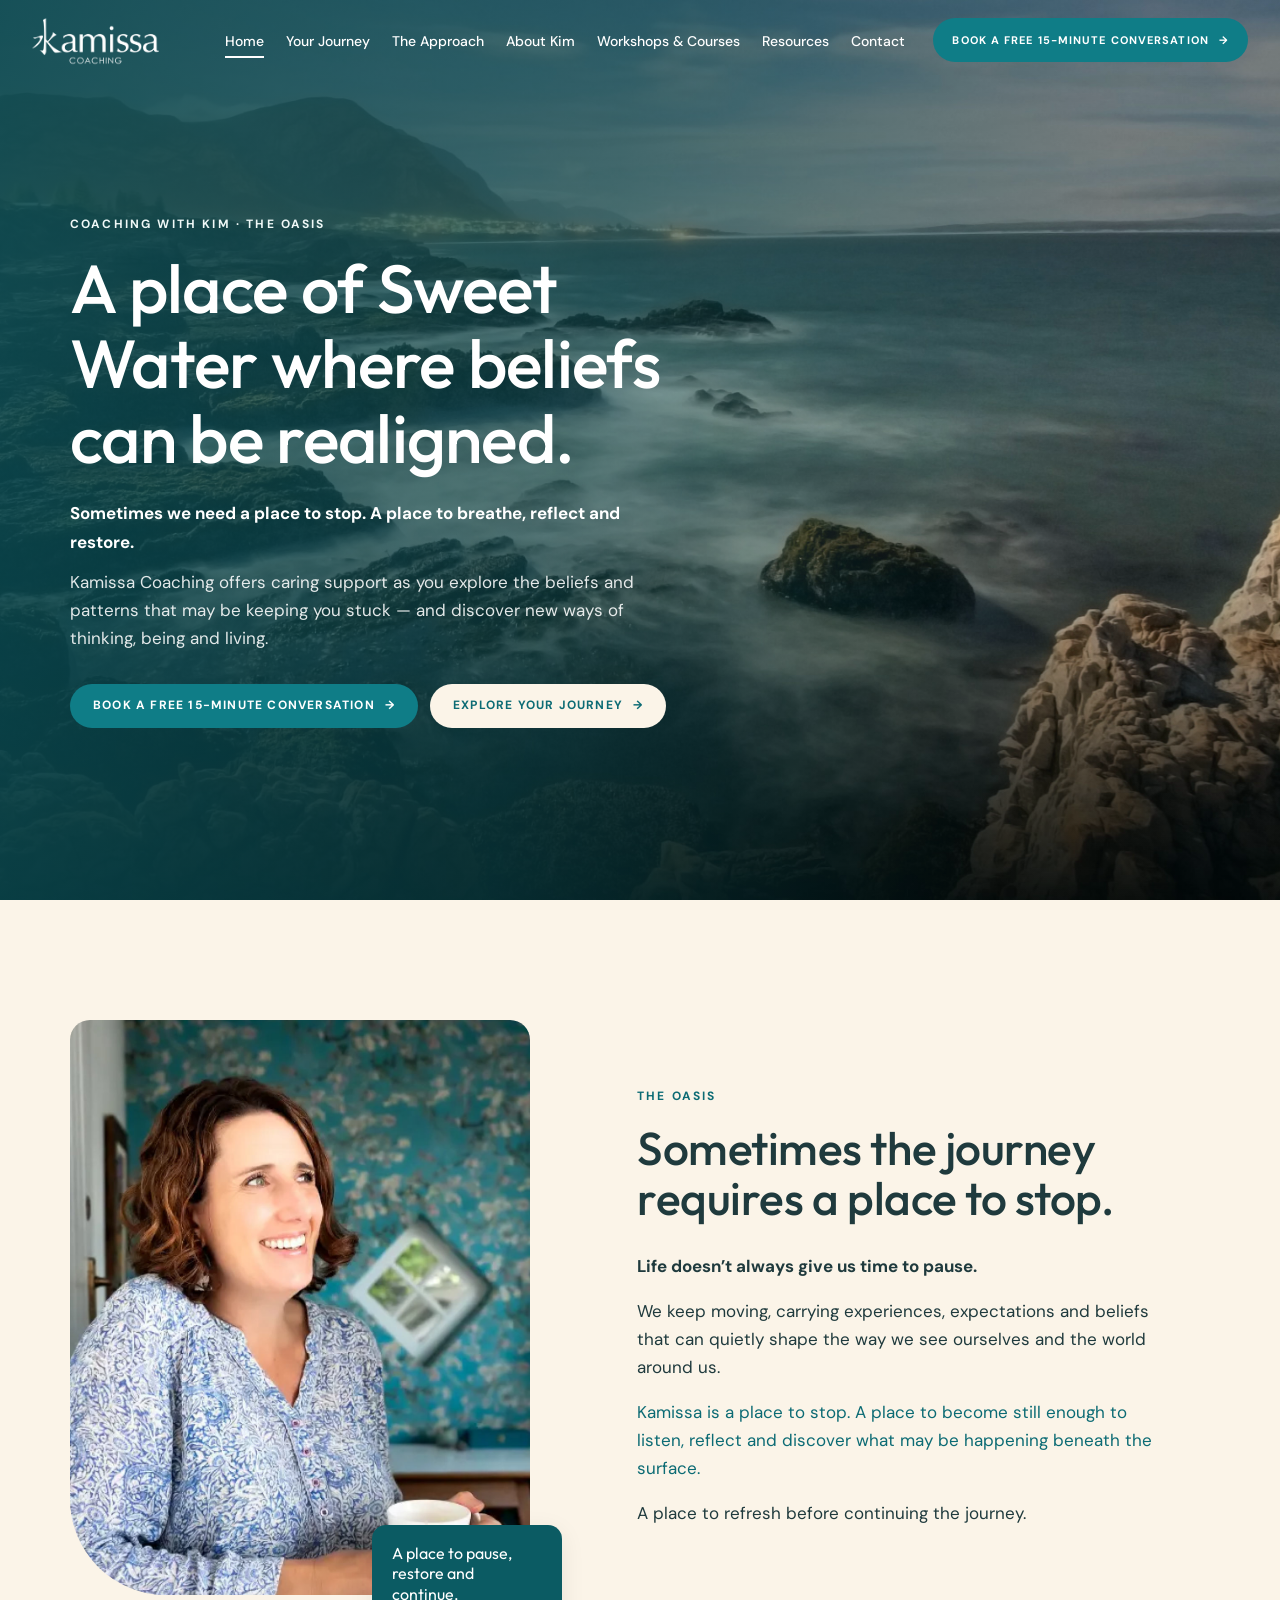
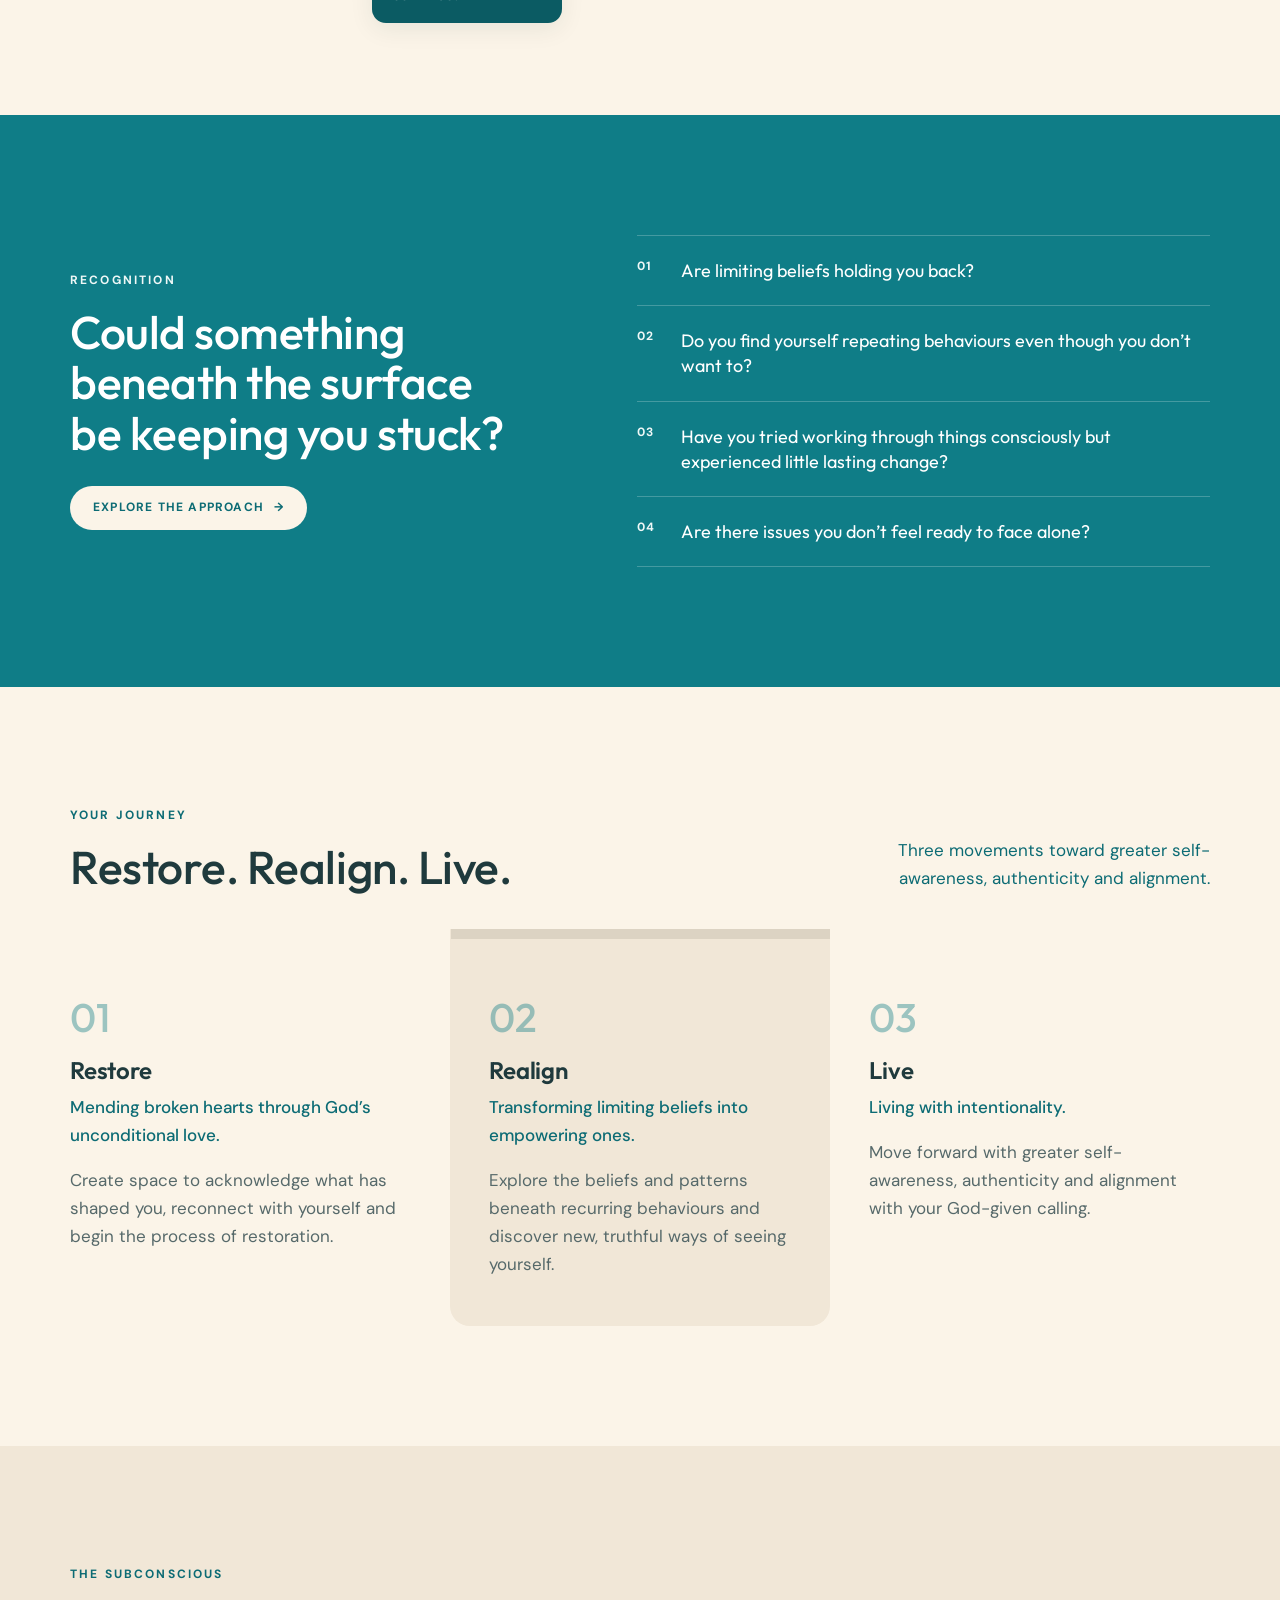
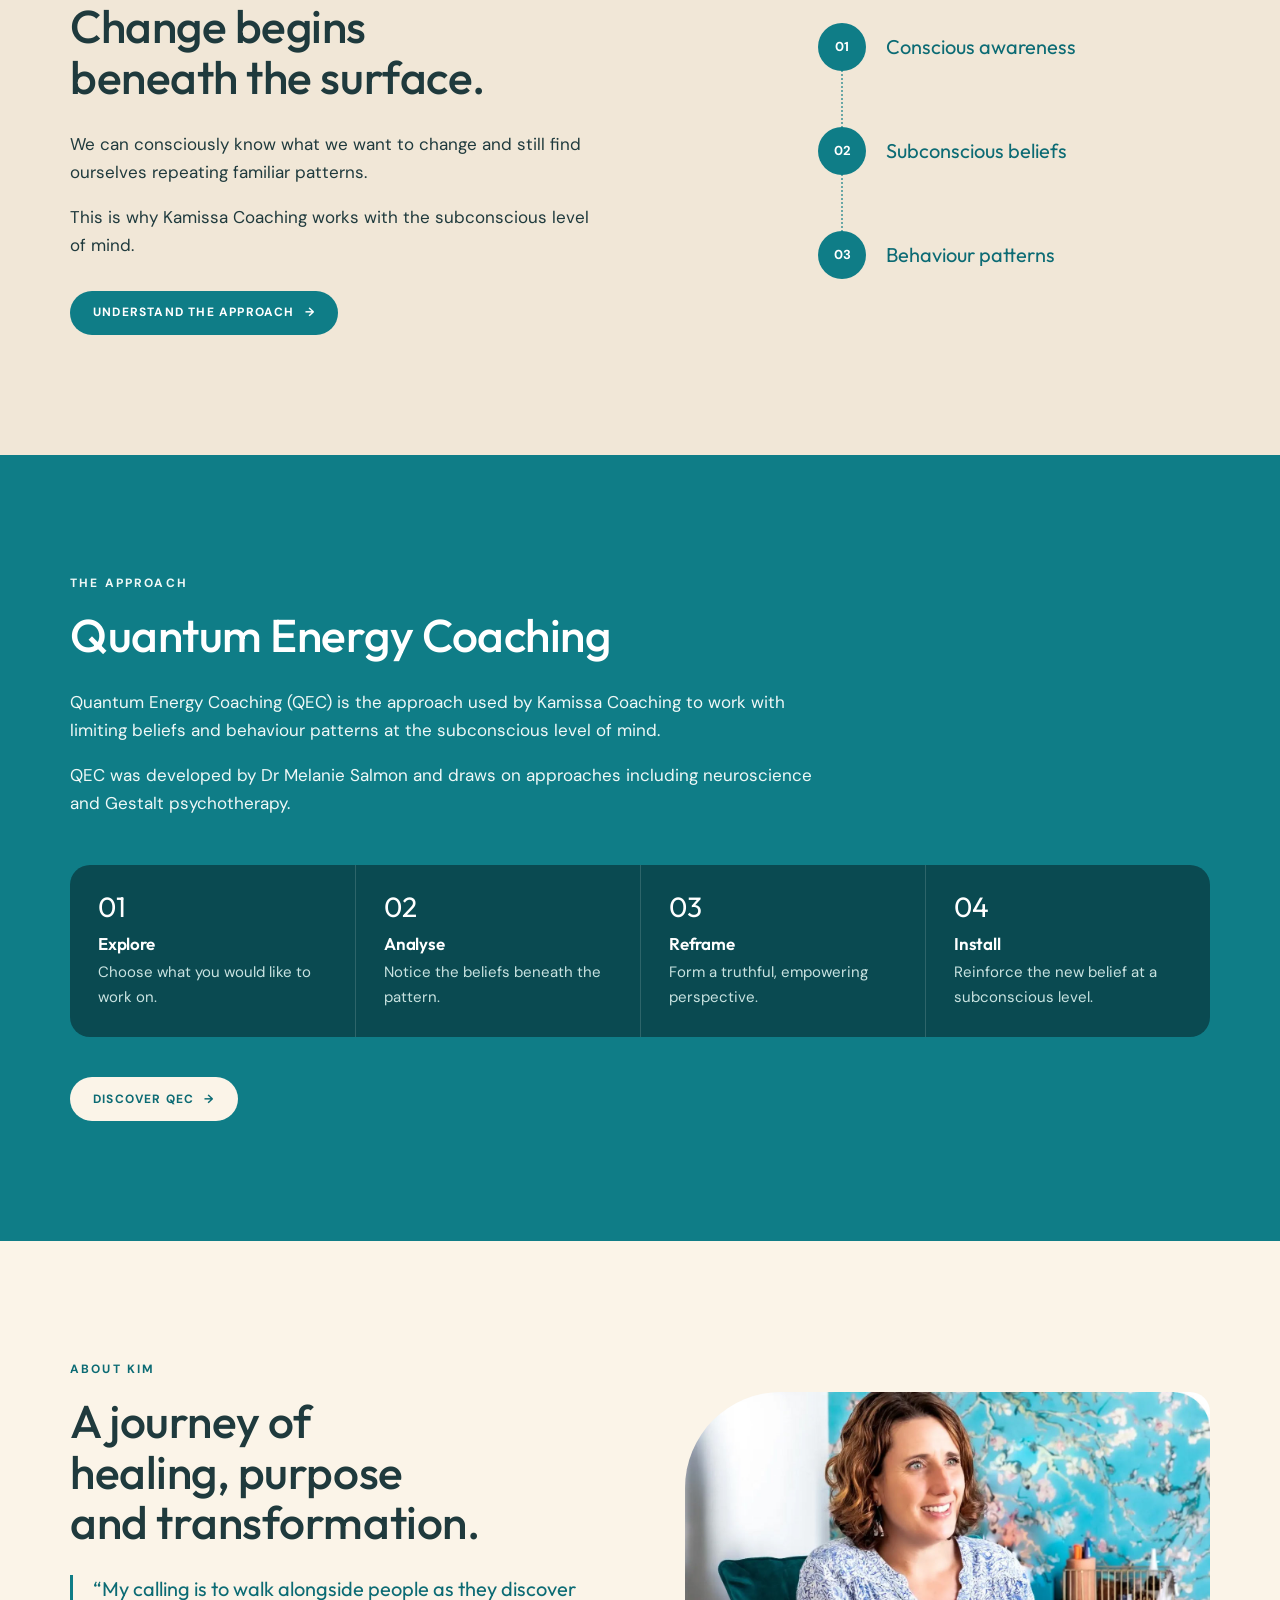
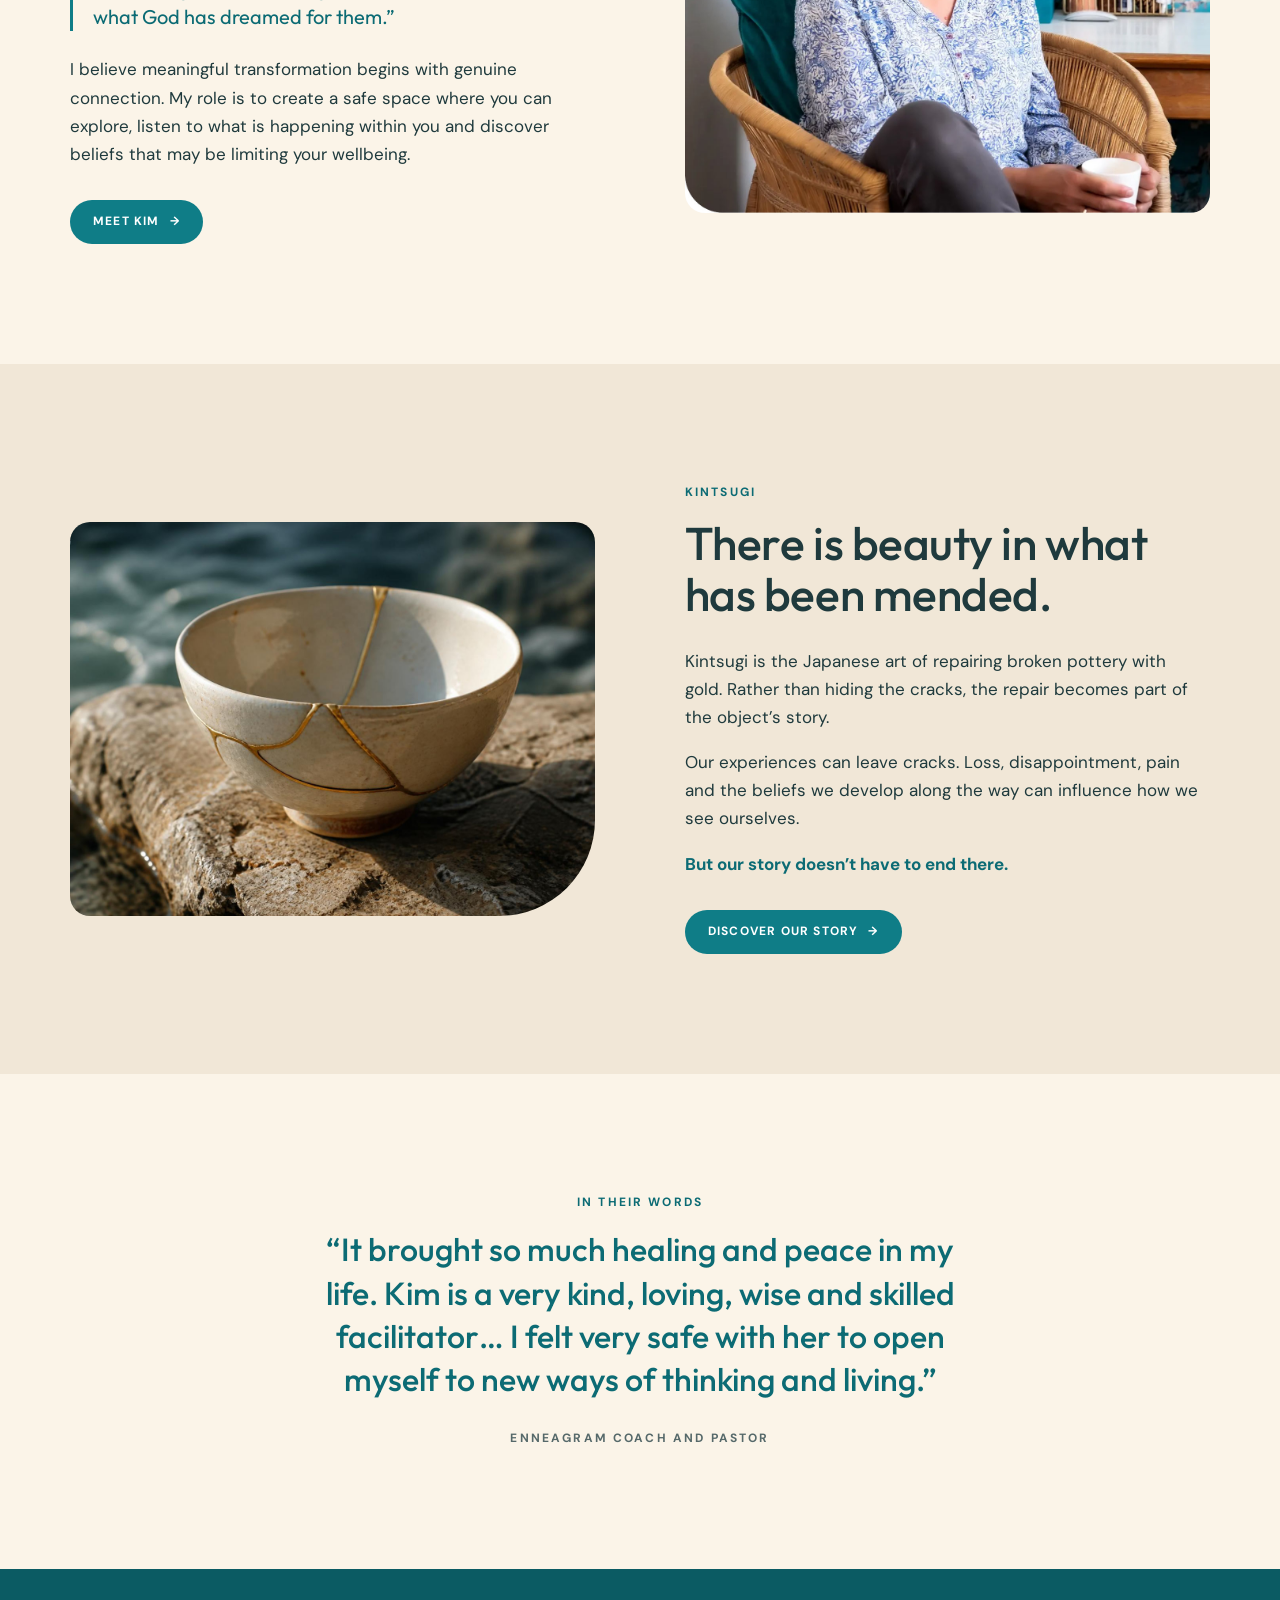
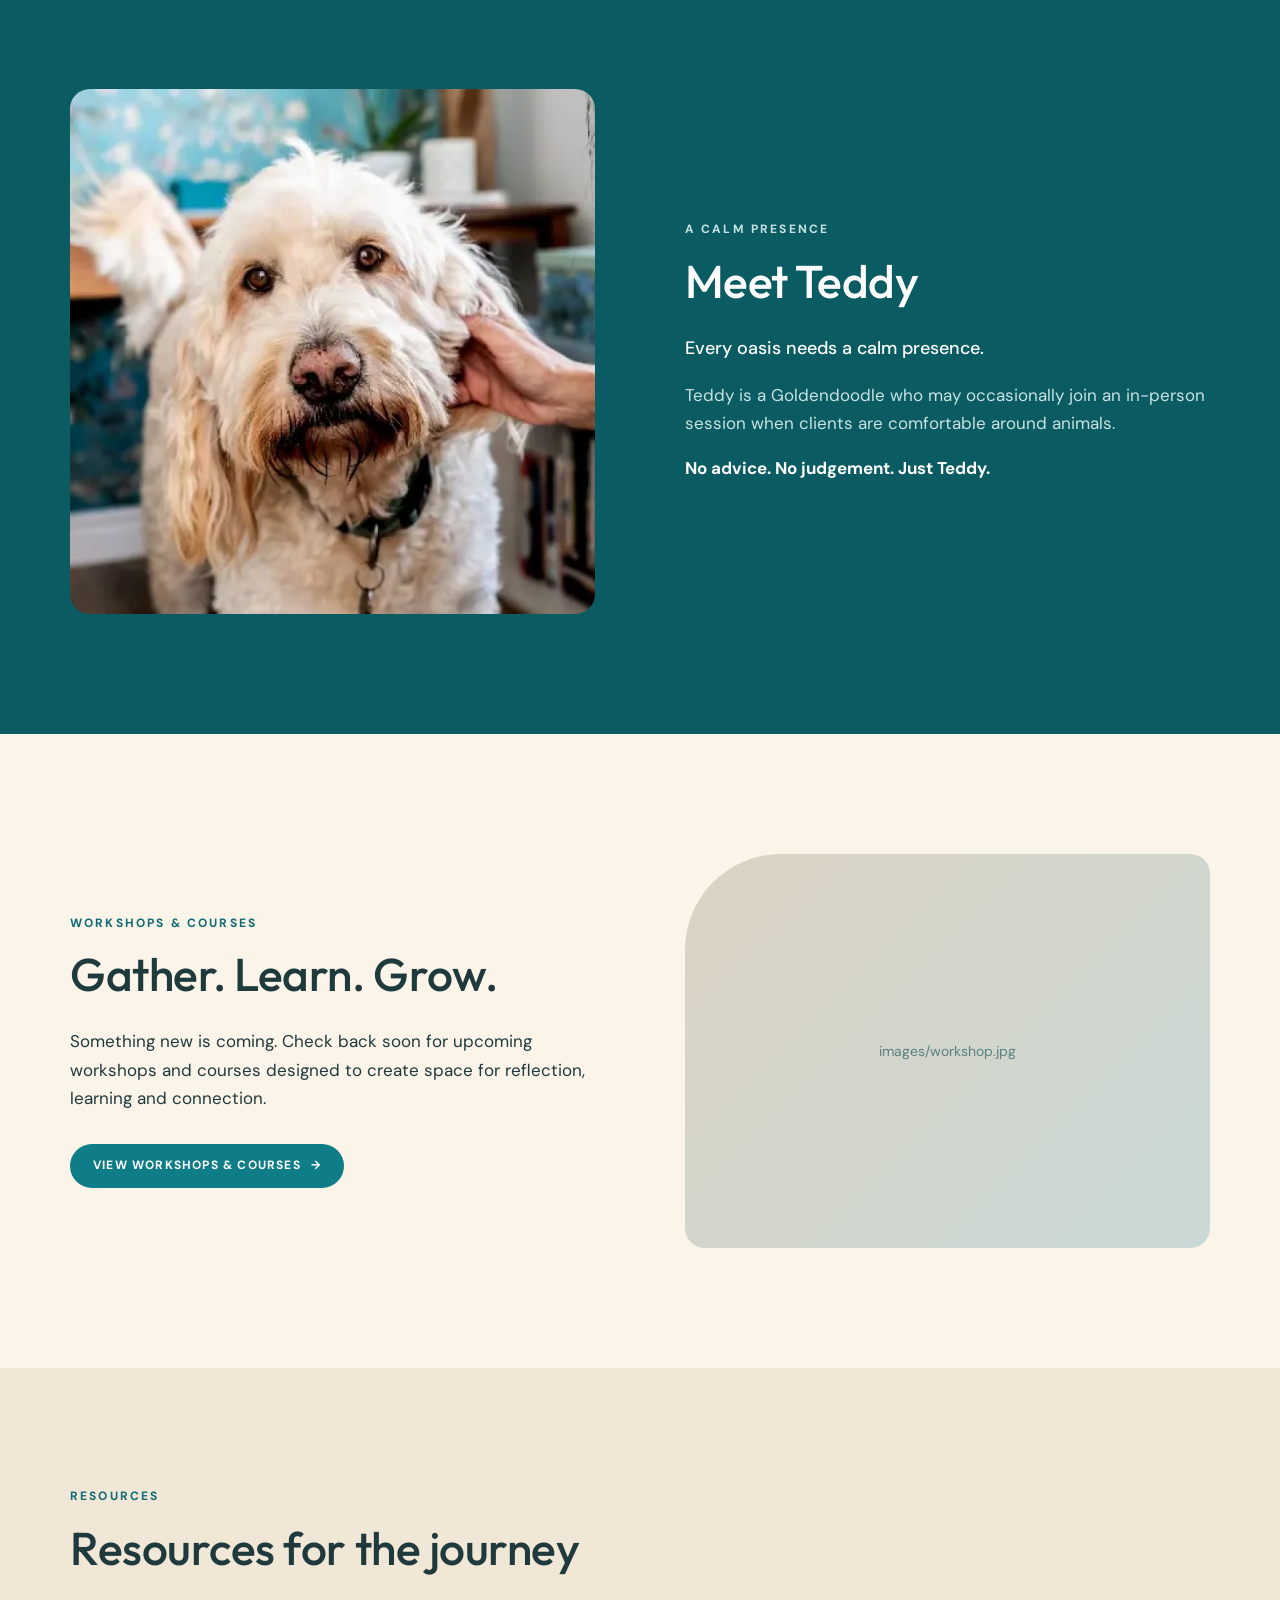
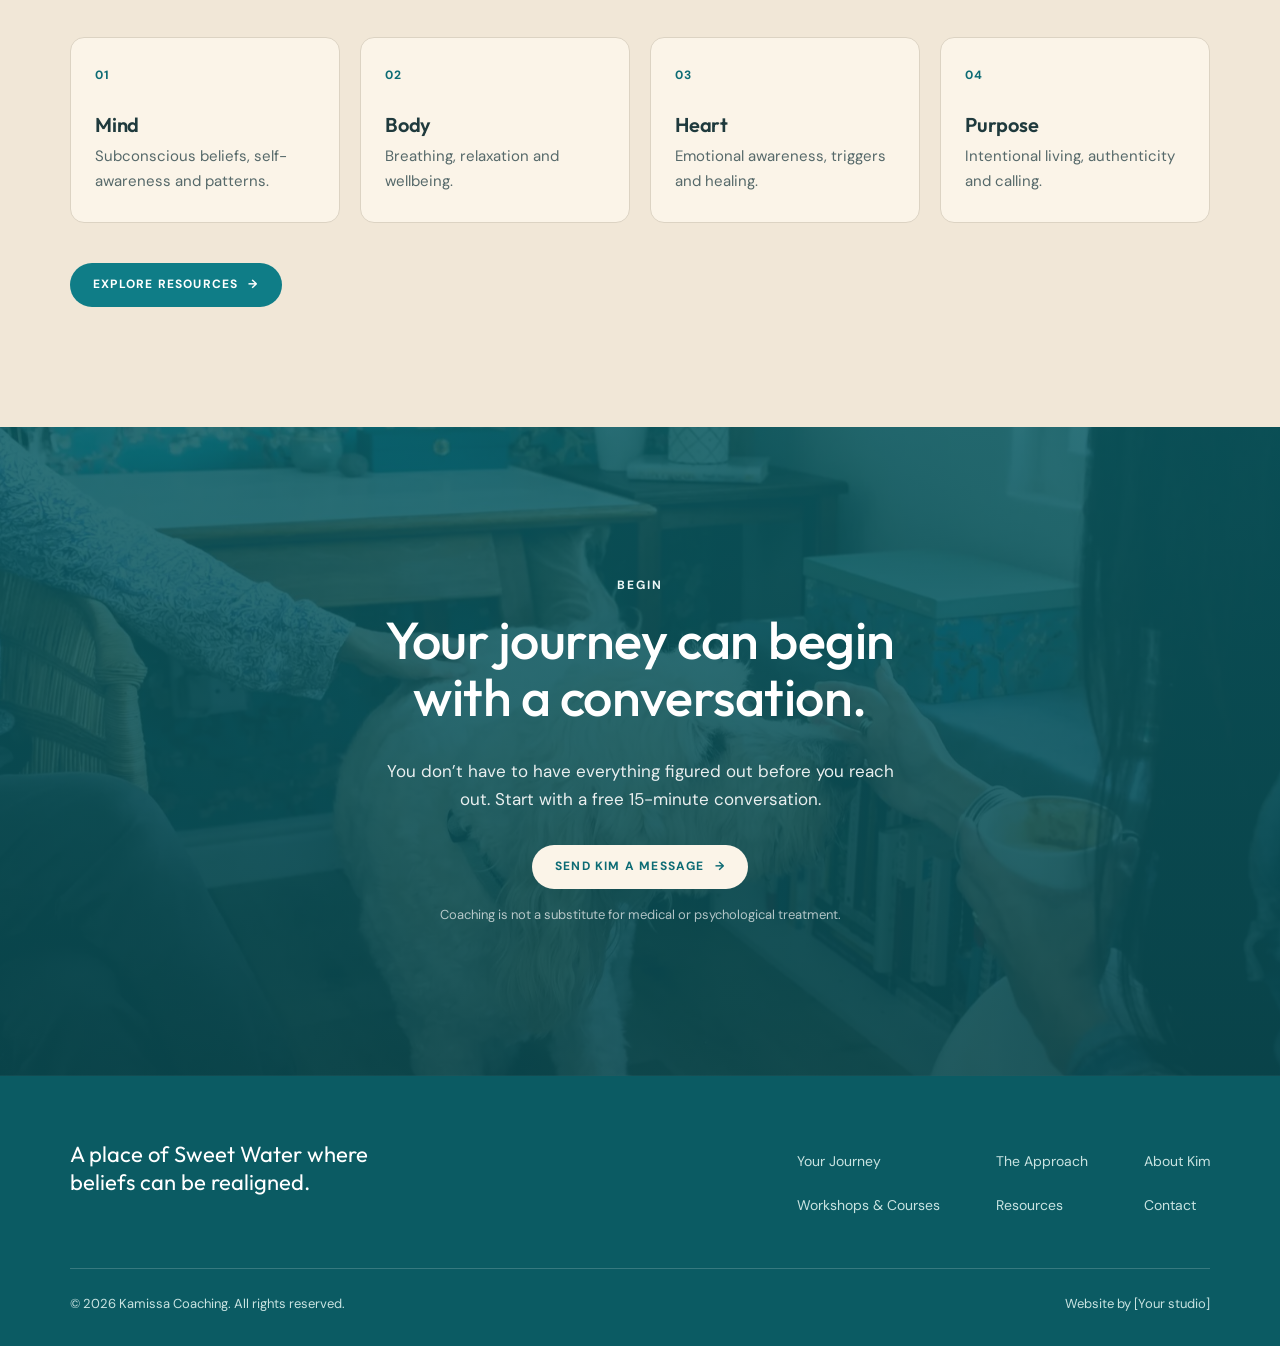
==== commit 9f8c1c06: "Turn CTA button into "Send Kim a message" email link - CTA button on all pages now links to mailto:c" ====
--- a/index.html
+++ b/index.html
@@ -320,7 +320,7 @@
         <p class="eyebrow eyebrow--light">Begin</p>
         <h2 id="cta-title">Your journey can begin with a conversation.</h2>
         <p>You don’t have to have everything figured out before you reach out. Start with a free 15-minute conversation.</p>
-        <a class="btn btn--secondary" href="#book" data-book>Book my free 15-minute conversation <span class="btn__arrow" aria-hidden="true">→</span></a>
+        <a class="btn btn--secondary" href="mailto:coaching@liminil.net">Send Kim a message <span class="btn__arrow" aria-hidden="true">→</span></a>
         <p class="cta__note">Coaching is not a substitute for medical or psychological treatment.</p>
       </div>
     </section>
--- a/css/styles.css
+++ b/css/styles.css
@@ -365,6 +365,20 @@
   text-decoration: none;
 }
 .site-nav__list a:hover { color: var(--teal-ink); }
+/* Active item: current page, or the home section in view (set by main.js) */
+.site-nav__list a[aria-current] {
+  display: flex;
+  align-items: center;
+  gap: 12px;
+  color: var(--teal-ink);
+}
+.site-nav__list a[aria-current]::before {
+  content: "";
+  width: 8px;
+  height: 8px;
+  border-radius: 50%;
+  background: var(--teal);
+}
 .site-nav__cta { align-self: flex-start; }
 
 /* Desktop nav needs ~1180px for seven links + CTA, so it switches at 1280px */
@@ -405,6 +419,11 @@
   }
   .site-nav__list a:hover { color: inherit; }
   .site-nav__list a:hover::after { transform: scaleX(1); }
+  .site-nav__list a[aria-current] { display: block; }
+  .site-nav__list a[aria-current]::before { content: none; }
+  .site-nav__list a[aria-current]::after { height: 2px; transform: scaleX(1); }
+  /* Stay white while the header is transparent over the home hero */
+  .site-header:not(.is-solid, .site-header--solid) .site-nav__list a[aria-current] { color: inherit; }
   .site-nav__cta { padding-inline: 18px; font-size: 0.6875rem; white-space: nowrap; }
 }
 
@@ -706,7 +725,7 @@
 }
 .cta h2 { font-size: clamp(2rem, 1.4rem + 2.6vw, 3.25rem); color: var(--white); text-wrap: balance; }
 .cta__content > p:not(.eyebrow) { max-width: 520px; margin: 0 auto 32px; color: rgb(255 255 255 / 0.9); }
-.cta .cta__note { margin: 28px auto 0; font-size: 0.8125rem; opacity: 0.75; }
+.cta__content > p.cta__note { margin: 15px auto 0; font-size: 0.8125rem; opacity: 0.75; }
 
 /* ---------- 18. Footer ---------- */
 .site-footer {
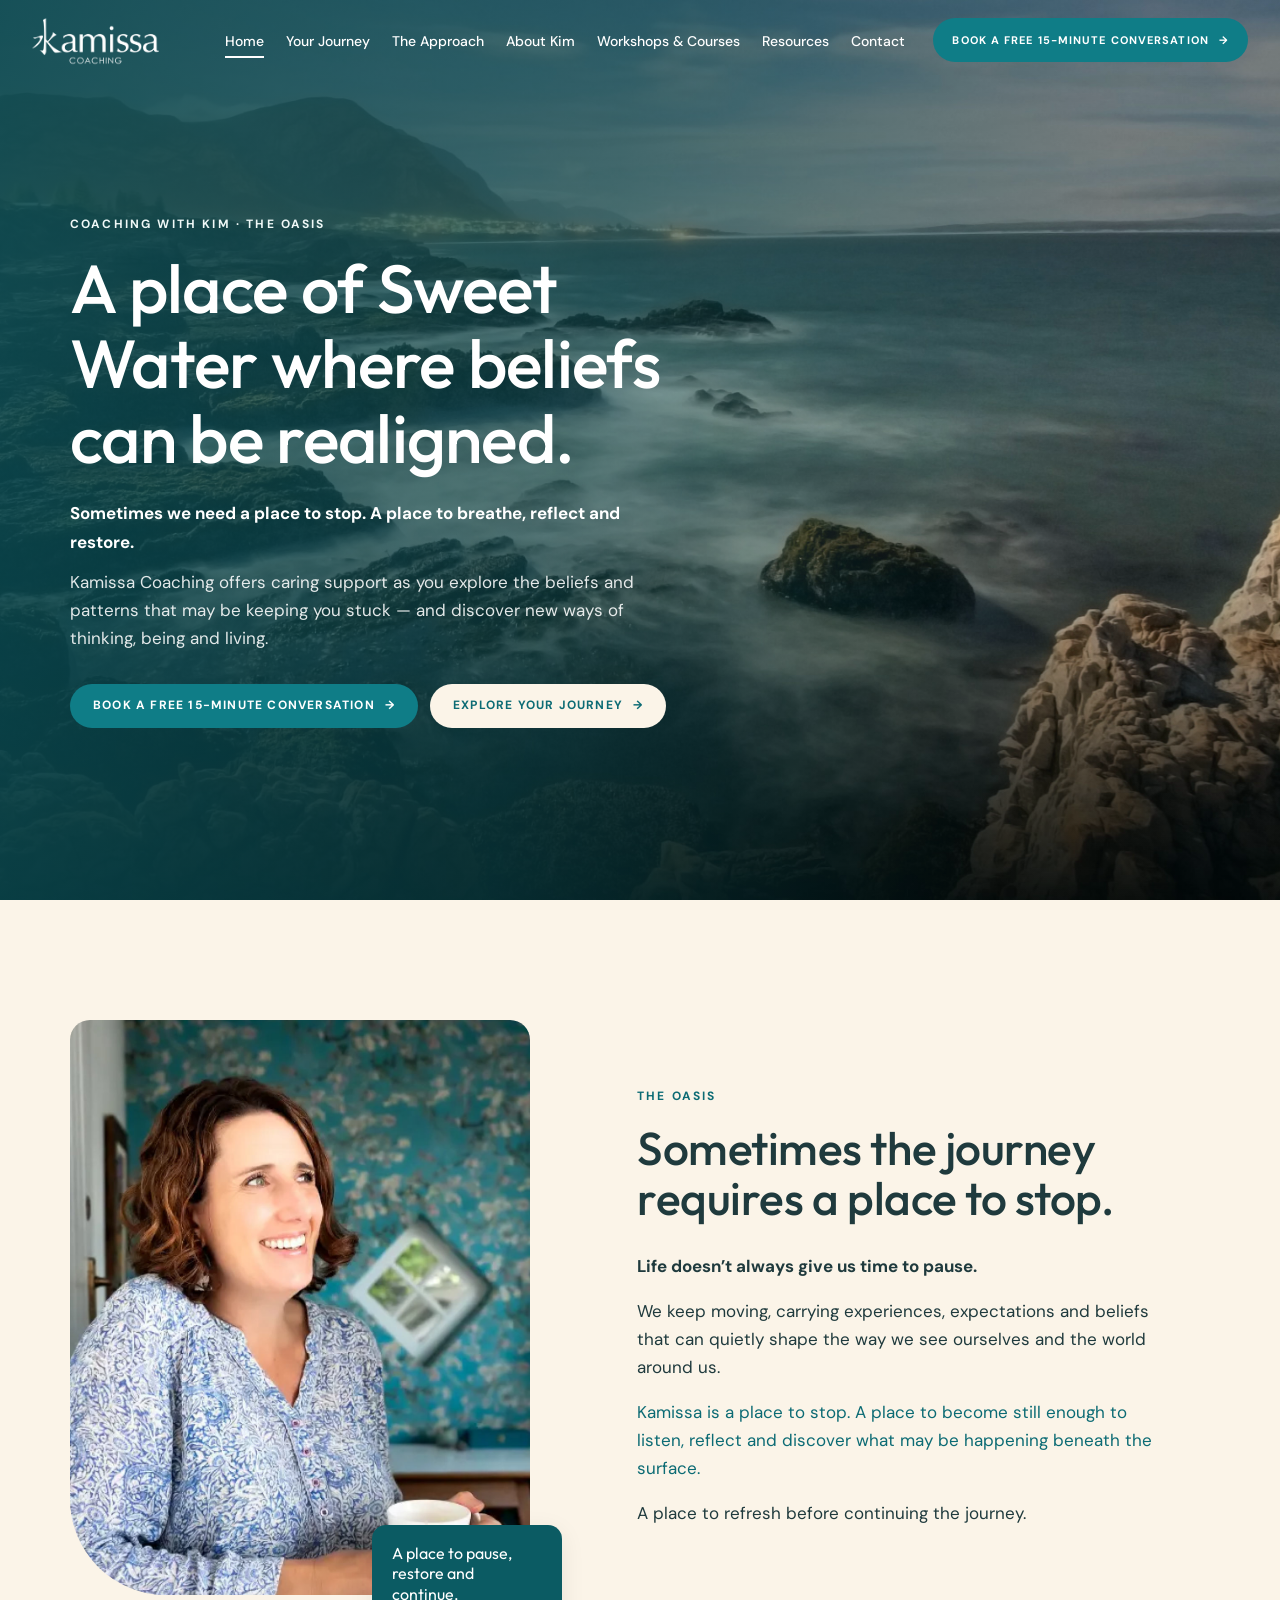
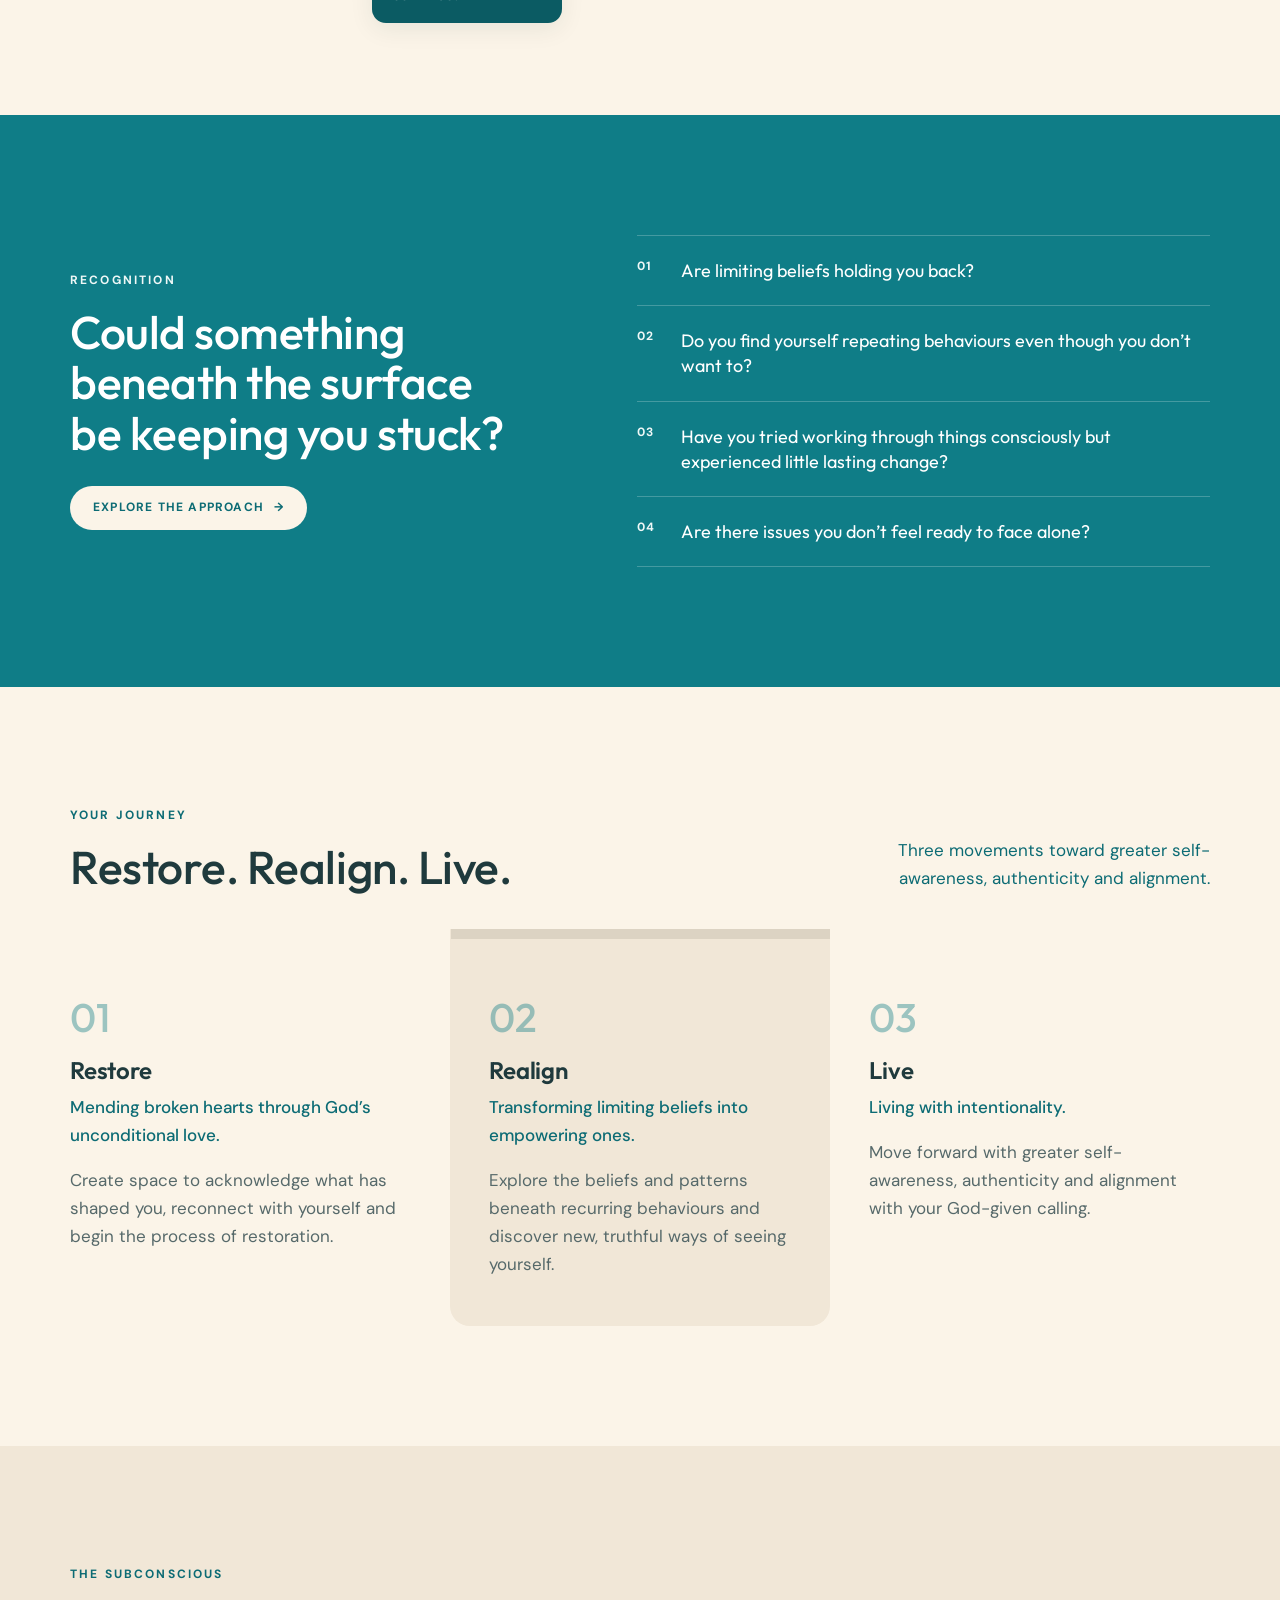
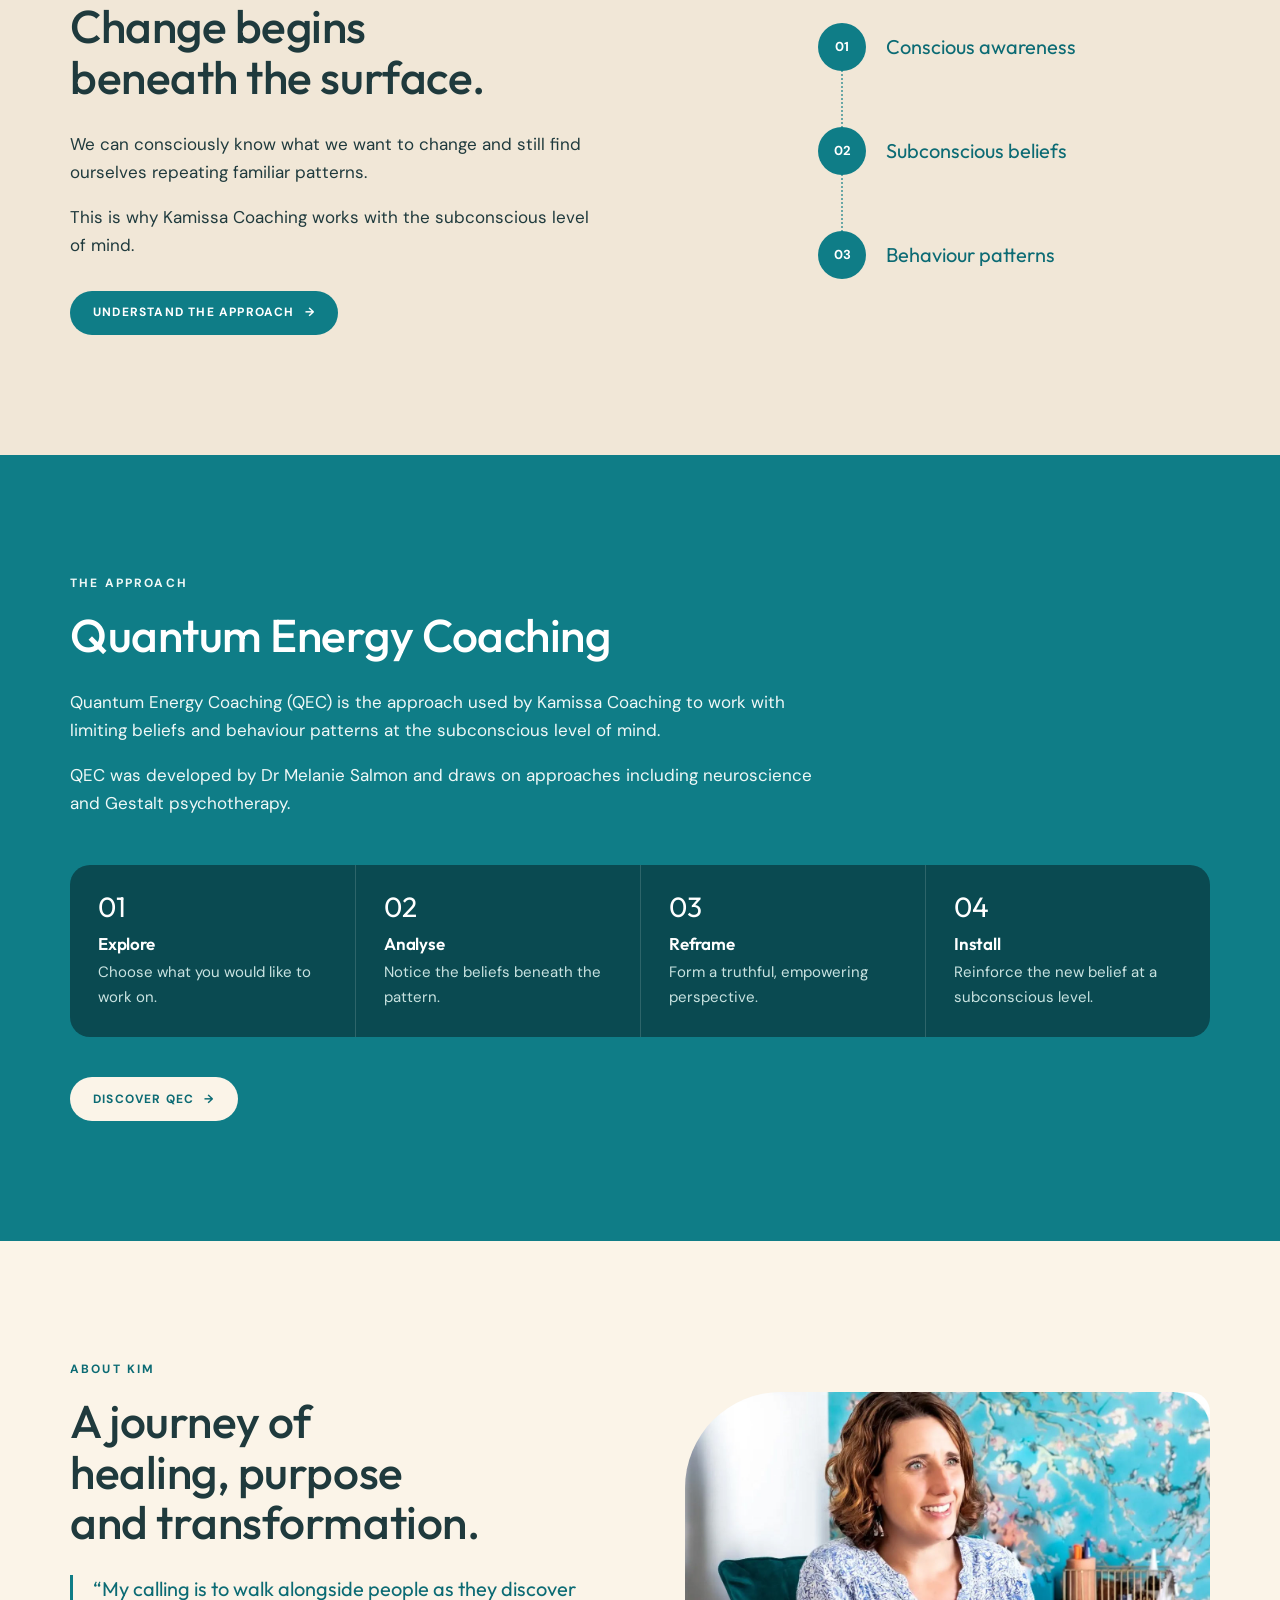
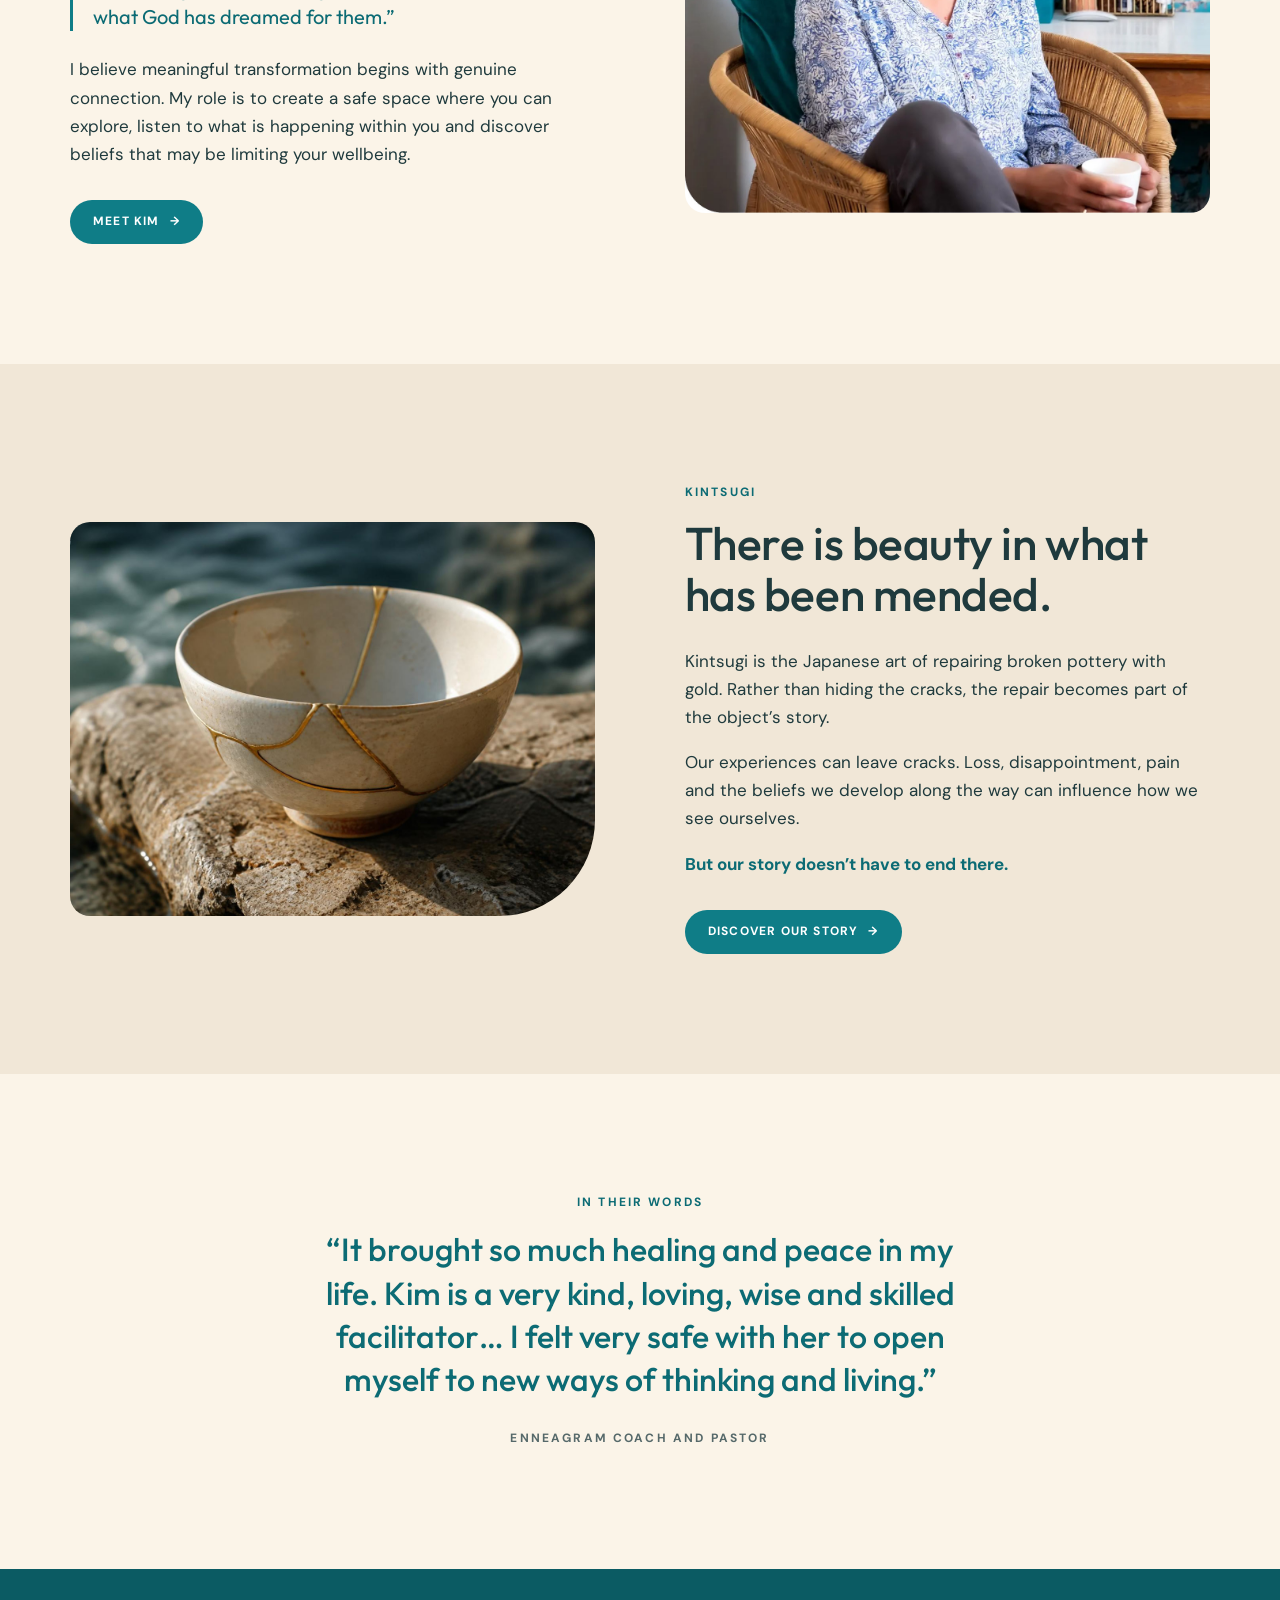
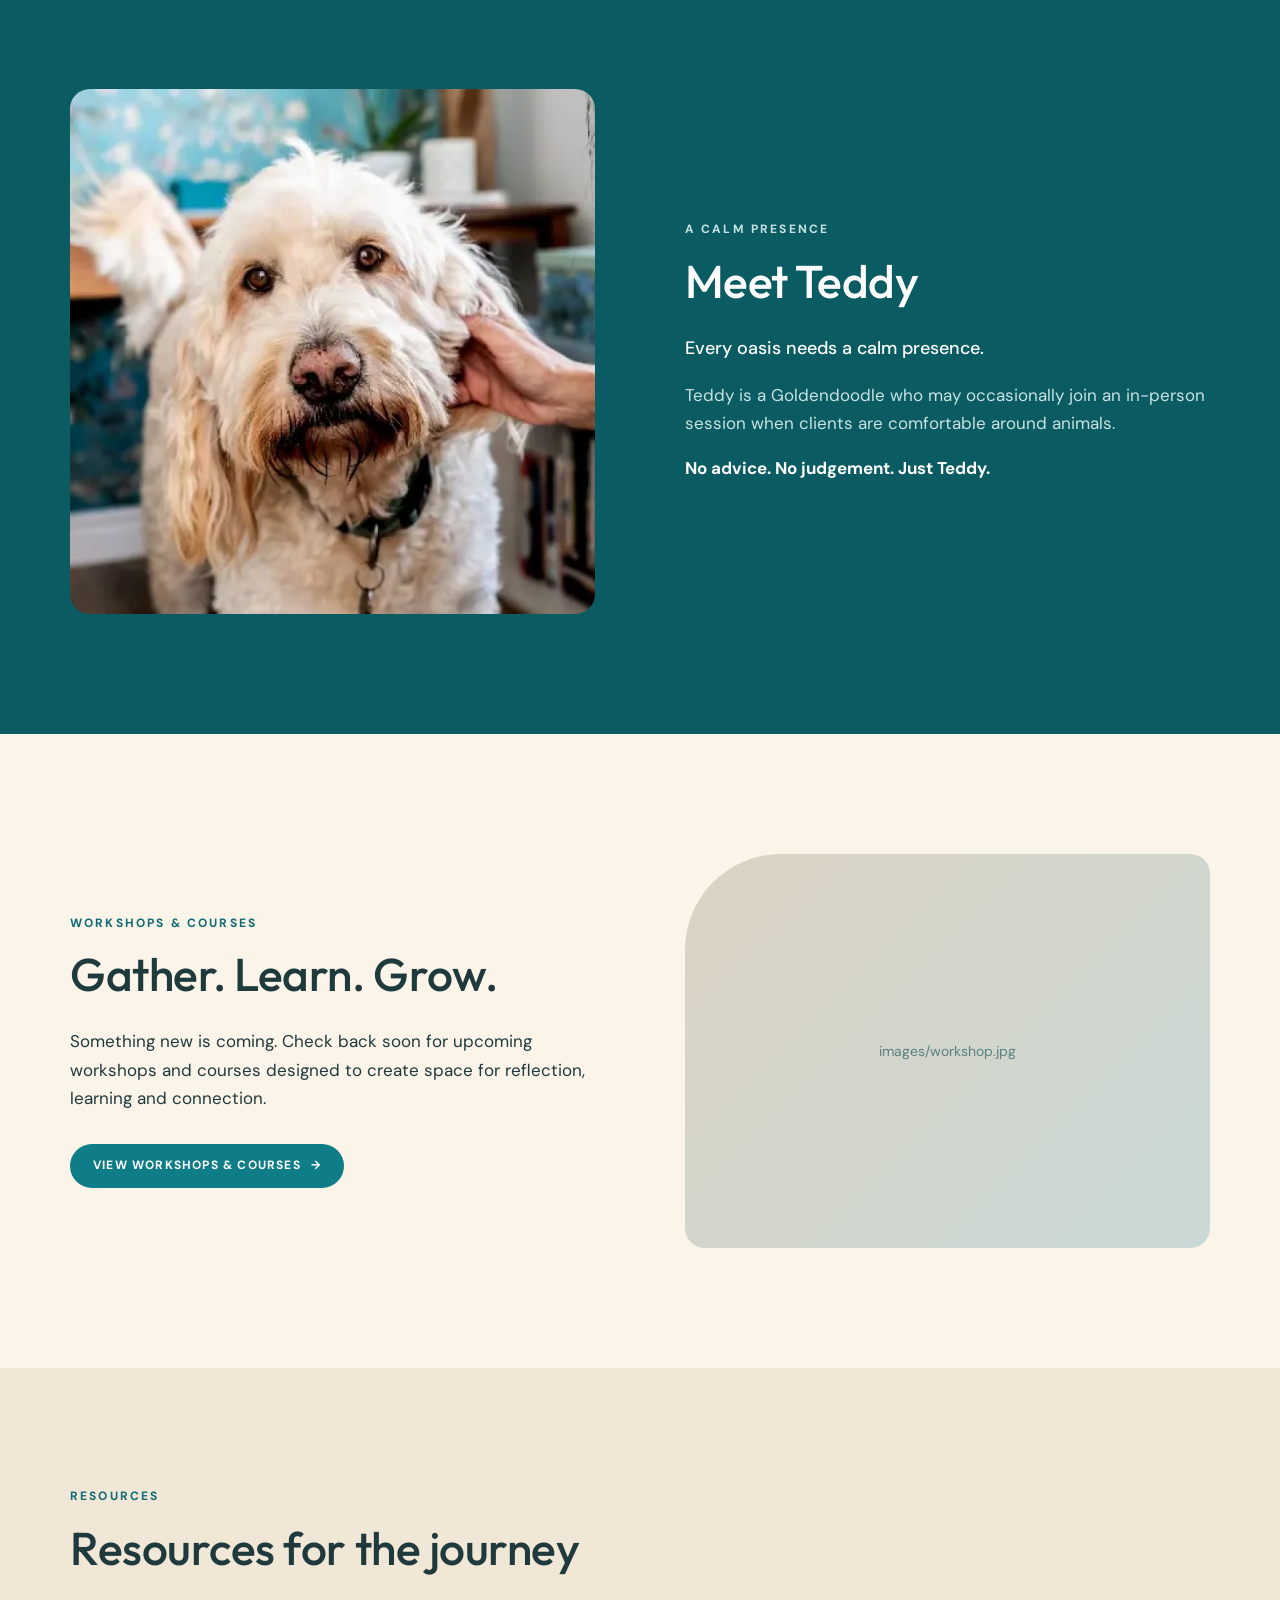
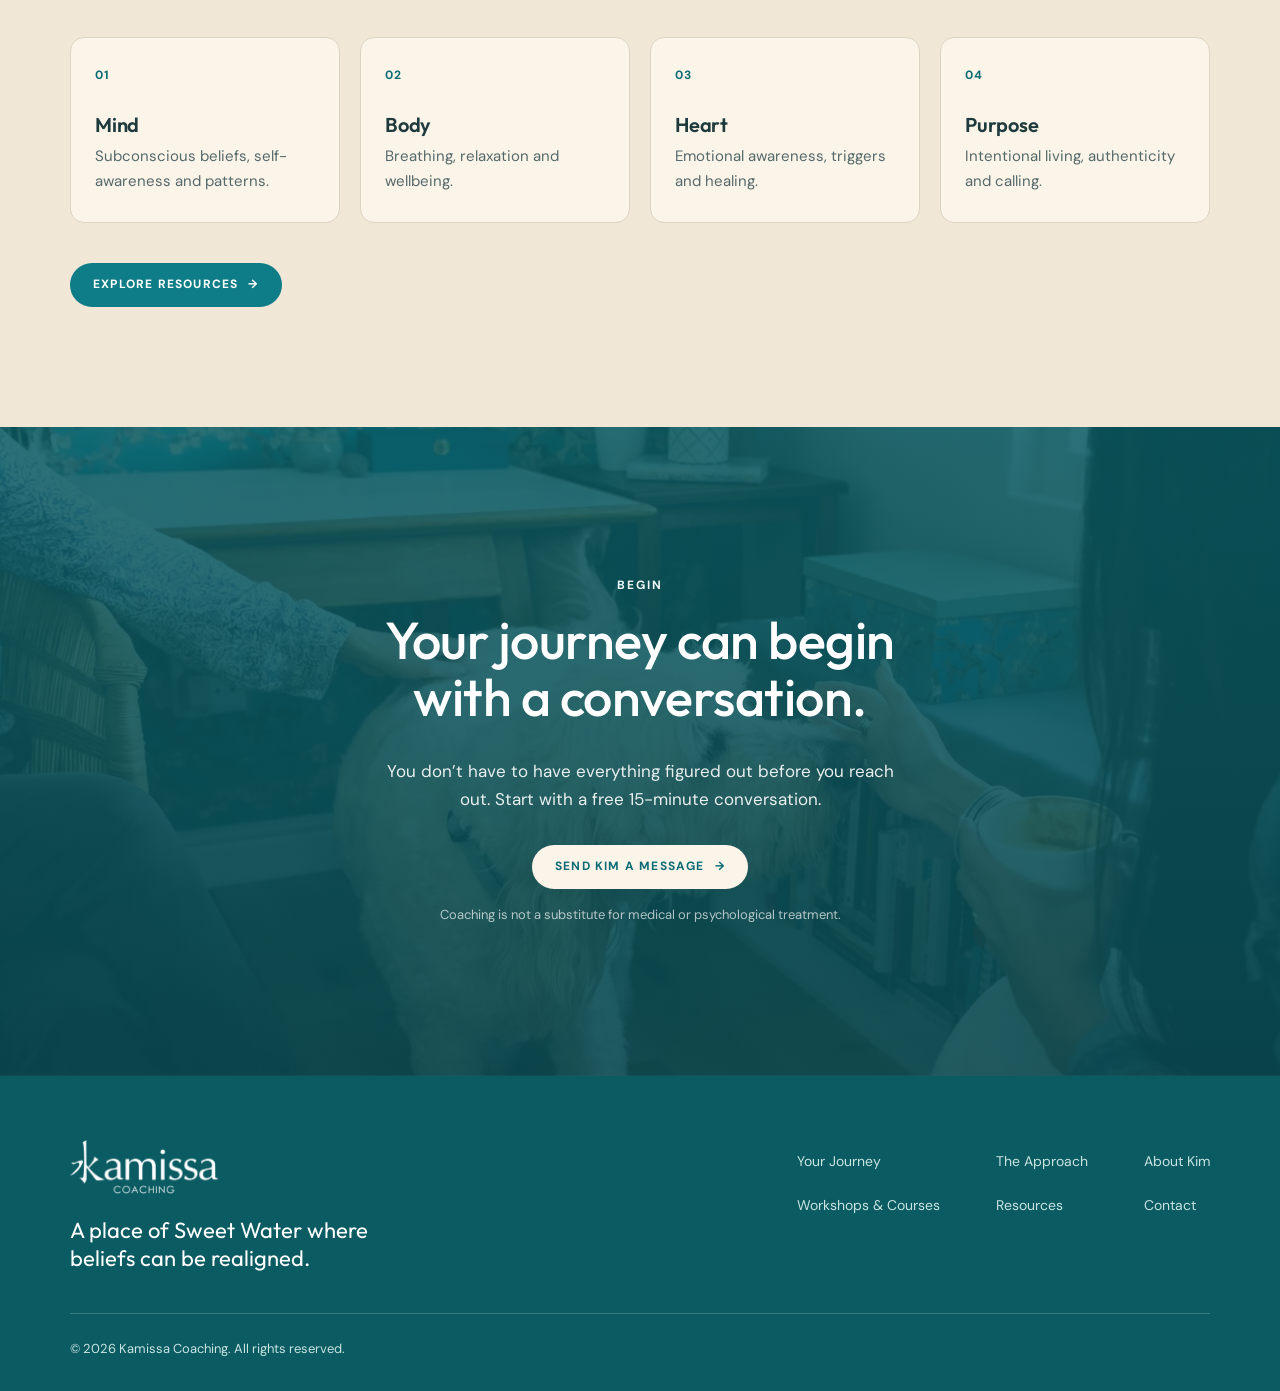
==== commit c831dc6a: "Add white logo to footer and remove credit line - Footer on all pages shows the white Kamissa logo a" ====
--- a/index.html
+++ b/index.html
@@ -330,7 +330,10 @@
   <footer class="site-footer">
     <div class="container">
       <div class="site-footer__top">
-        <p class="site-footer__tagline">A place of Sweet Water where beliefs can be realigned.</p>
+        <div class="site-footer__brand">
+          <img class="site-footer__logo" src="images/kamissa-logo-white.png" alt="Kamissa Coaching" width="600" height="227" loading="lazy" decoding="async">
+          <p class="site-footer__tagline">A place of Sweet Water where beliefs can be realigned.</p>
+        </div>
         <nav class="site-footer__nav" aria-label="Footer">
           <ul>
             <li><a href="#journey">Your Journey</a></li>
@@ -348,7 +351,6 @@
       </div>
       <div class="site-footer__bottom">
         <p>© 2026 Kamissa Coaching. All rights reserved.</p>
-        <p>Website by [Your studio]</p>
       </div>
     </div>
   </footer>
--- a/css/styles.css
+++ b/css/styles.css
@@ -735,6 +735,11 @@
   font-size: var(--fs-small);
 }
 .site-footer__top { display: grid; gap: 40px; padding-bottom: 40px; }
+.site-footer__logo {
+  width: auto;
+  height: 56px;
+  margin-bottom: 20px;
+}
 .site-footer__tagline {
   max-width: 340px;
   font-family: var(--font-head);
@@ -759,7 +764,6 @@
   border-top: 1px solid rgb(255 255 255 / 0.18);
   font-size: 0.8125rem;
 }
-.site-footer__bottom p + p { margin-top: 0; }
 
 @media (min-width: 900px) {
   .site-footer__top { grid-template-columns: 1fr auto; align-items: start; }
